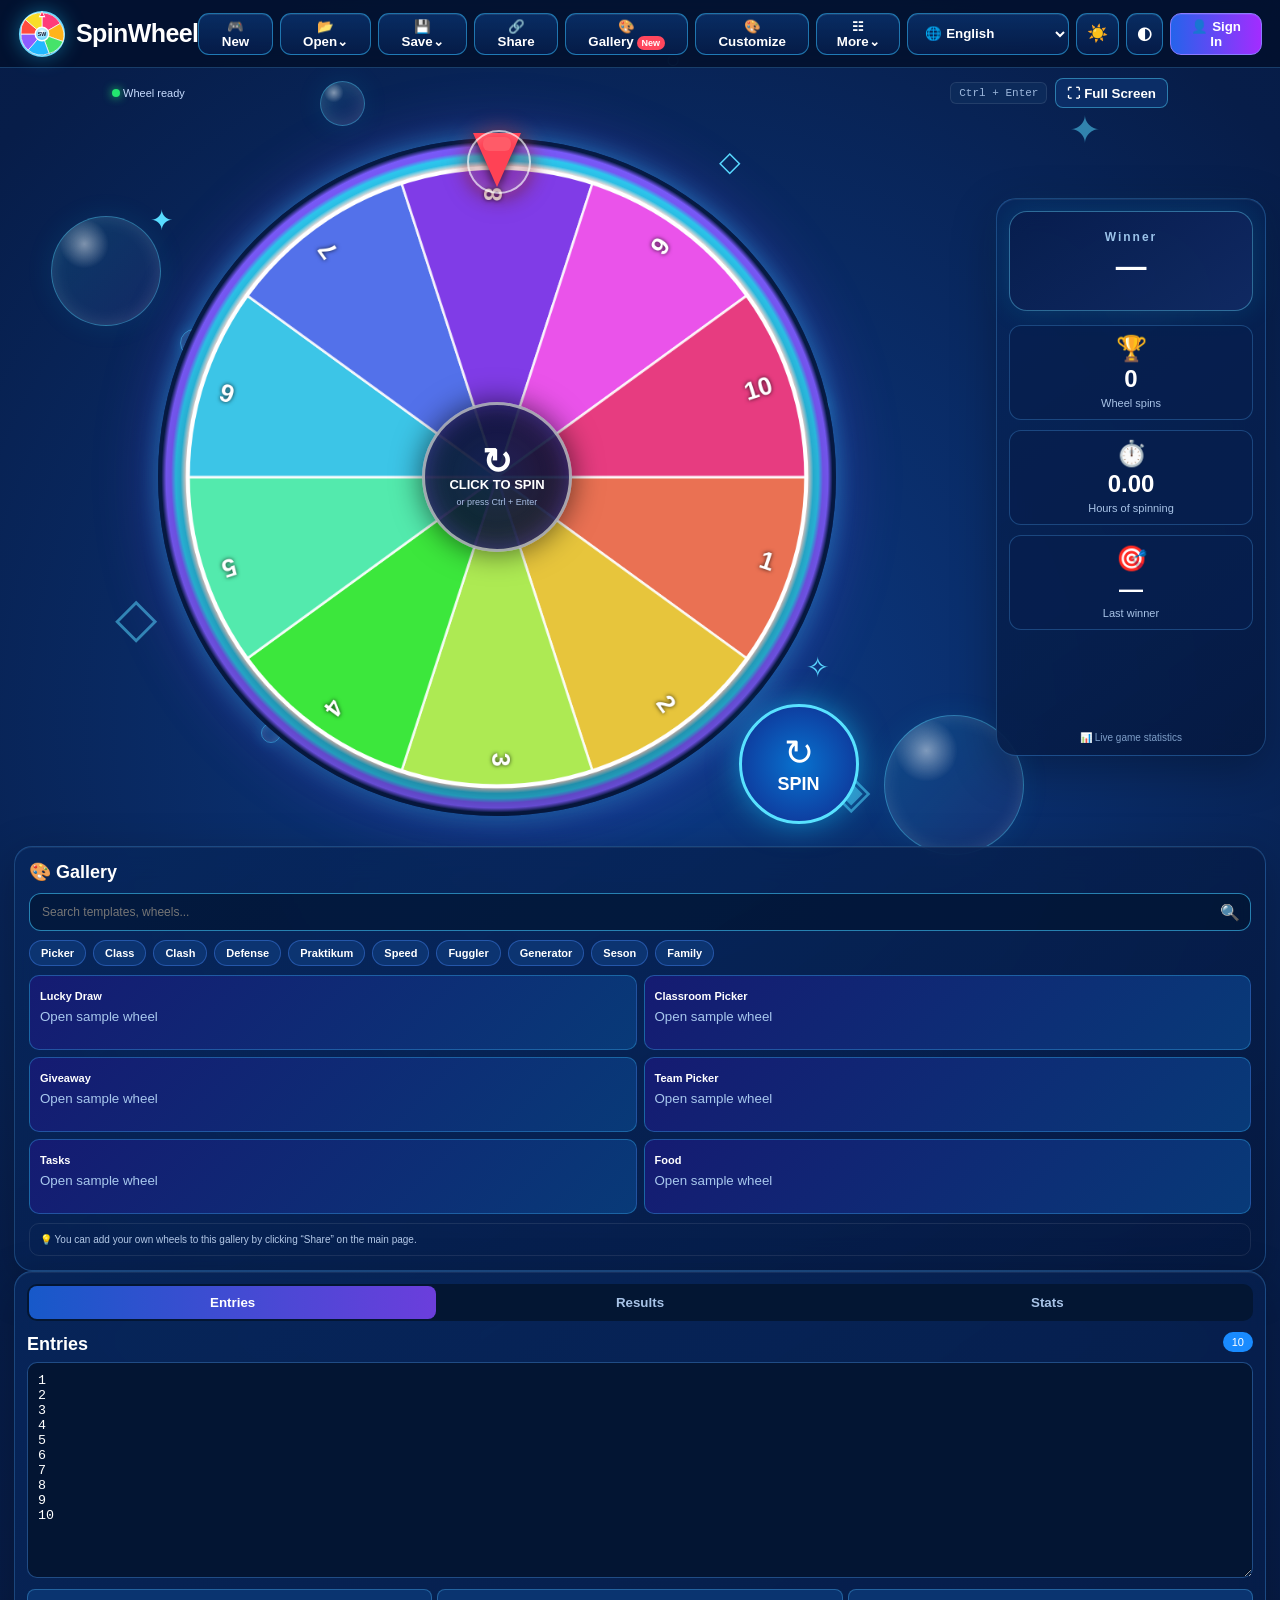
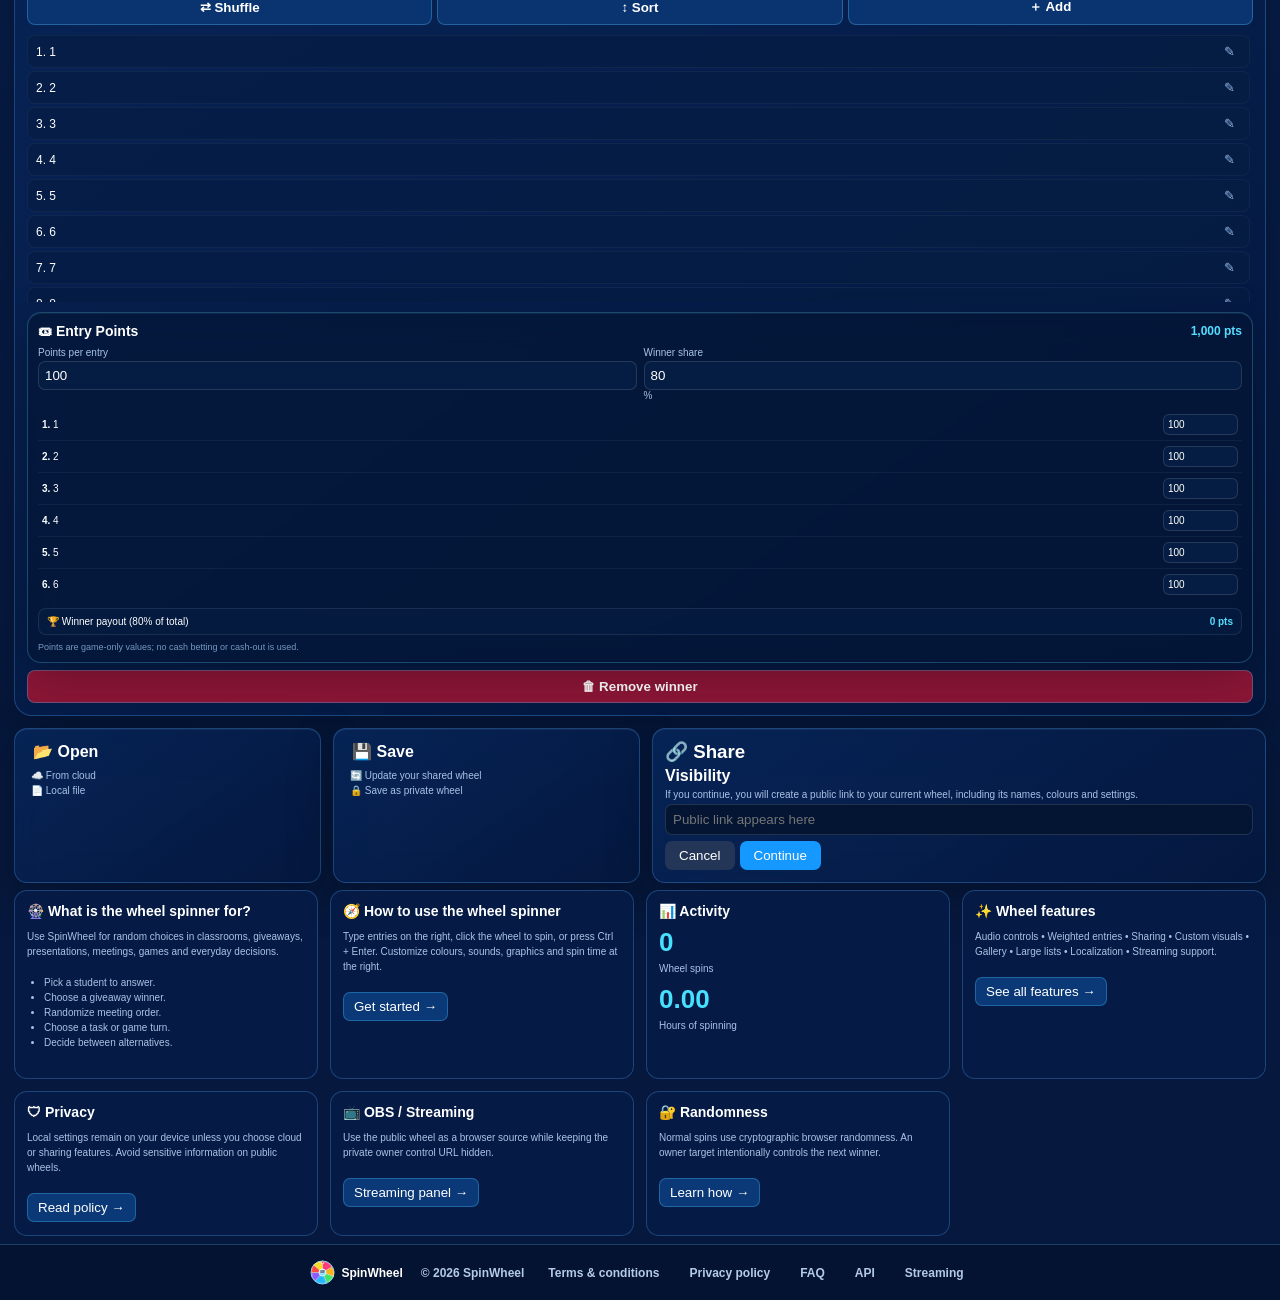
==== static/index.html @ e5224e1c "Add files via upload" ====
<!doctype html>
<html lang="en">
<head>
<meta charset="utf-8"><meta name="viewport" content="width=device-width,initial-scale=1">
<title>SpinWheel</title>
<meta name="theme-color" content="#071b4b">
<link rel="icon" type="image/svg+xml" href="/static/spinwheel-logo.svg">
<link rel="apple-touch-icon" href="/static/spinwheel-logo.svg">
<link rel="manifest" href="/static/site.webmanifest">
<link rel="stylesheet" href="/static/style.css">
</head>
<body>
<div class="bgfx" aria-hidden="true"><span class="bubble b1"></span><span class="bubble b2"></span><span class="bubble b3"></span><span class="bubble b4"></span><span class="bubble b5"></span><span class="shape s1">◇</span><span class="shape s2">✦</span><span class="shape s3">✧</span><span class="shape s4">◈</span><span class="shape s5">○</span></div>
<header class="topbar">
 <a class="brand" href="/"><img src="/static/spinwheel-logo.svg" class="brandLogo"><span><b>SpinWheel</b></span></a>
 <nav class="nav">
  <button onclick="newGame()">🎮 <span data-i18n="newGame">New</span></button>
  <div class="menu"><button onclick="toggleMenu('openMenu')">📂 <span data-i18n="open">Open</span>⌄</button><div id="openMenu" class="dropdown"><button onclick="openCloud()">☁️ <span data-i18n="openCloud">From cloud</span></button><button onclick="openLocal()">📄 <span data-i18n="openLocal">Local file</span></button><button onclick="helpChoose()">❔ <span data-i18n="helpChoose">Help me choose</span></button></div></div>
  <div class="menu"><button onclick="toggleMenu('saveMenu')">💾 <span data-i18n="save">Save</span>⌄</button><div id="saveMenu" class="dropdown"><button onclick="saveShared()">🔄 <span data-i18n="updateShared">Update your shared wheel</span></button><button onclick="savePrivate()">🔒 <span data-i18n="savePrivate">Save as private wheel</span></button></div></div>
  <button onclick="shareWheel()">🔗 <span data-i18n="share">Share</span></button>
  <button onclick="openGallery()">🎨 <span data-i18n="gallery">Gallery</span><em>New</em></button>
  <button onclick="toggleCustomize()">🎨 <span data-i18n="customize">Customize</span></button>
  <div class="menu"><button onclick="toggleMenu('moreMenu')">☷ <span data-i18n="more">More</span>⌄</button><div id="moreMenu" class="dropdown right"><button onclick="showInfo('feedback')">💬 Feedback</button><button onclick="showInfo('faq')">❔ FAQ</button><button onclick="showAccount()">👤 My Account</button><button onclick="showPreferences()">⚙ Preferences</button><button onclick="importGoogleSheets()">📊 Import Google Sheets</button></div></div>
  <select id="language" onchange="setLanguage(this.value)"><option value="en">🌐 English</option><option value="am">🇪🇹 አማርኛ</option><option value="om">🇪🇹 Afaan Oromoo</option><option value="ti">🇪🇹 ትግርኛ</option><option value="wal">🇪🇹 Wolaytta</option><option value="so">Soomaali</option><option value="sid">Sidama</option></select>
  <button class="themeIcon" onclick="toggleCustomize()">☀️</button><button class="themeIcon">◐</button><button class="accountBtn" onclick="showAccount()">👤 <span data-i18n="signIn">Sign In</span></button>
 </nav>
</header>
<main class="dashboard">
<section class="centerStage">
  <div class="stageHeader"><span><i class="live"></i> <span data-i18n="wheelReady">Wheel ready</span></span><div class="stageTools"><kbd>Ctrl + Enter</kbd><button class="fullBtn" onclick="openFullscreenGame()">⛶ Full Screen</button></div></div>
  <div class="gameLayout">
  <div class="gameWheelColumn">
  <div class="wheelArea">
   <div class="wheelDecor"><span class="ringBubble rb1"></span><span class="ringBubble rb2"></span><span class="ringBubble rb3"></span><span class="ringStar rs1">✦</span><span class="ringStar rs2">✧</span><span class="ringStar rs3">◇</span></div>
   <div class="pointer"><span></span></div>
   <div class="wheelOuter"><canvas id="wheel" width="820" height="820"></canvas><div class="centerSpin" onclick="spin()"><strong>↻</strong><span data-i18n="clickSpin">CLICK TO SPIN</span><small>or press Ctrl + Enter</small></div></div>
   <button class="floatingSpin" onclick="spin()"><span>↻</span><b>SPIN</b></button>
  </div>
  </div>
  <div class="gameSidePanel glass">
    <div id="winner" class="winnerBanner"><small>Winner</small><strong>—</strong></div>
    <div class="quickStats sideStats">
      <div class="statCard"><strong>🏆</strong><b id="spinCount">0</b><span data-i18n="wheelSpins">Wheel spins</span></div>
      <div class="statCard"><strong>⏱️</strong><b id="hoursCount">0.00</b><span data-i18n="hoursSpinning">Hours of spinning</span></div>
      <div class="statCard"><strong>🎯</strong><b id="lastResult">—</b><span data-i18n="lastWinner">Last winner</span></div>
    </div>
    <div class="sideHint">📊 <span data-i18n="spinStatsHint">Live game statistics</span></div>
  </div>
  </div>
 </section>
 

  <section class="leftGallery glass">
  <div class="panelTitle"><h2>🎨 <span data-i18n="gallery">Gallery</span></h2></div>
  <div class="search"><input id="gallerySearchMain" placeholder="Search templates, wheels..." oninput="renderMainGallery(this.value)"> 🔍</div>
  <div class="chips" id="mainCats"></div><div class="miniGallery" id="mainGallery"></div>
  <div class="galleryNote">💡 <span data-i18n="galleryNote">You can add your own wheels to this gallery by clicking “Share” on the main page.</span></div>
 </section>
  <aside class="rightPanel glass">
  <div class="sideTabs"><button class="active" onclick="showSideTab('list',this)" data-i18n="entries">Entries</button><button onclick="showSideTab('results',this)" data-i18n="results">Results</button><button onclick="showSideTab('stats',this)" data-i18n="stats">Stats</button></div>
  <div class="sideHeading"><h2 data-i18n="entries">Entries</h2><span id="entryCount" class="count">0</span></div>
  <textarea id="entryInput" aria-label="Entries"></textarea>
  <div class="toolbar"><button onclick="shuffleEntries()">⇄ <span data-i18n="shuffle">Shuffle</span></button><button onclick="sortEntries()">↕ <span data-i18n="sort">Sort</span></button><button onclick="addEntry()">＋ <span data-i18n="add">Add</span></button></div>
  <div id="entryList"></div><div id="resultsList" class="hidden"></div><div id="statsPanel" class="hidden"></div>
  <div class="pointsPanel glass">
    <div class="pointsHead"><h3>🎟 Entry Points</h3><span id="poolTotal">0 pts</span></div>
    <div class="pointsControls"><label>Points per entry <input id="pointsDefault" type="number" min="0" step="1" value="100" oninput="applyDefaultPoints()"></label><label>Winner share <input id="winnerShare" type="number" min="0" max="100" step="1" value="20" readonly>%</label></div>
    <div id="pointsList" class="pointsList"></div>
    <div class="payoutSummary"><div class="winnerOnlyPayout"><span>🏆 Winner payout (80% of total)</span><b id="winnerPayout">0 pts</b></div></div><div class="pointsNote">Points are game-only values; no cash betting or cash-out is used.</div>
  </div>
  <button class="remove" onclick="removeWinner()">🗑 <span data-i18n="removeWinner">Remove winner</span></button>
  <div id="customize" class="customize hidden"><h3 data-i18n="appearance">Appearance</h3><label data-i18n="themeColor">Theme colour</label><input id="themeColor" type="color" value="#7c5cff"><label data-i18n="backgroundColor">Background colour</label><input id="bgColor" type="color" value="#06183d"><label data-i18n="backgroundStyle">Background style</label><select id="bgStyle"><option value="solid">Solid</option><option value="gradient">Gradient</option><option value="pattern">Pattern</option><option value="dots">Dots</option></select><label class="check"><input id="graphics" type="checkbox" checked> <span data-i18n="graphics">Animated graphics</span></label><label class="check"><input id="sound" type="checkbox" checked> <span data-i18n="sound">Sound</span></label><label class="check"><input id="confetti" type="checkbox" checked> <span data-i18n="confetti">Confetti</span></label><label data-i18n="spinTime">Spin time</label><div class="range"><input id="duration" type="range" min="1" max="60" value="6"><b><span id="durationLabel">6</span>s</b></div><button class="apply" onclick="applyTheme()" data-i18n="apply">Apply</button></div>
 </aside>

</main>

<section class="openSaveBar"><div class="glass actionCard"><button onclick="openCloud()">📂 <span data-i18n="open">Open</span></button><small>☁️ From cloud</small><small>📄 Local file</small></div><div class="glass actionCard"><button onclick="saveShared()">💾 <span data-i18n="save">Save</span></button><small>🔄 Update your shared wheel</small><small>🔒 Save as private wheel</small></div><div class="glass shareCard"><div><h3>🔗 Share</h3><b>Visibility</b><p>If you continue, you will create a public link to your current wheel, including its names, colours and settings.</p><input id="sharePreview" readonly placeholder="Public link appears here"><div><button onclick="closeModal()" class="secondary">Cancel</button><button onclick="shareWheel()" class="primary">Continue</button></div></div></div></section>
<section class="infoGrid">
 <article><h3>🎡 What is the wheel spinner for?</h3><p>Use SpinWheel for random choices in classrooms, giveaways, presentations, meetings, games and everyday decisions.</p><ul><li>Pick a student to answer.</li><li>Choose a giveaway winner.</li><li>Randomize meeting order.</li><li>Choose a task or game turn.</li><li>Decide between alternatives.</li></ul></article>
 <article><h3>🧭 How to use the wheel spinner</h3><p>Type entries on the right, click the wheel to spin, or press Ctrl + Enter. Customize colours, sounds, graphics and spin time at the right.</p><button class="learn" onclick="showInfo('how')">Get started →</button></article>
 <article><h3>📊 Activity</h3><div class="bigMetric" id="activitySpins">0</div><span>Wheel spins</span><div class="bigMetric" id="activityHours">0.00</div><span>Hours of spinning</span></article>
 <article><h3>✨ Wheel features</h3><p>Audio controls • Weighted entries • Sharing • Custom visuals • Gallery • Large lists • Localization • Streaming support.</p><button class="learn" onclick="showInfo('features')">See all features →</button></article>
 <article><h3>🛡 Privacy</h3><p>Local settings remain on your device unless you choose cloud or sharing features. Avoid sensitive information on public wheels.</p><button class="learn" onclick="showInfo('privacy')">Read policy →</button></article>
 <article><h3>📺 OBS / Streaming</h3><p>Use the public wheel as a browser source while keeping the private owner control URL hidden.</p><button class="learn" onclick="showInfo('streaming')">Streaming panel →</button></article>
 <article><h3>🔐 Randomness</h3><p>Normal spins use cryptographic browser randomness. An owner target intentionally controls the next winner.</p><button class="learn" onclick="showInfo('random')">Learn how →</button></article>
</section>
<footer class="siteFooter"><div class="footerBrand"><img src="/static/spinwheel-logo.svg"><b>SpinWheel</b></div><span>© 2026 SpinWheel</span><button onclick="showInfo('terms')">Terms & conditions</button><button onclick="showInfo('privacy')">Privacy policy</button><button onclick="showInfo('faq')">FAQ</button><button onclick="showInfo('api')">API</button><button onclick="showInfo('streaming')">Streaming</button></footer>
<div id="fullscreenGame" class="fullscreenGame hidden">
  <div class="fullscreenTop"><div class="fsBrand"><img src="/static/spinwheel-logo.svg"><b>SpinWheel</b></div><button onclick="closeFullscreenGame()">✕ Exit Full Screen</button></div>
  <div class="fullscreenStage">
    <div class="fsDecor" aria-hidden="true"><span>✦</span><span>◇</span><span>○</span><span>✧</span></div>
    <aside class="fsEntriesPanel">
      <div class="fsEntriesTitle">🎟 Entries playing <span id="fsEntryCount"></span></div>
      <div id="fsEntries"></div>
    </aside>
    <div class="fsWheelWrap"><div class="fsPointer"></div><div class="fsWheelOuter"><canvas id="fullscreenWheel" width="1200" height="1200"></canvas><div class="fsCenterSpin" onclick="spin()"><strong>↻</strong><span>CLICK TO SPIN</span><small>Ctrl + Enter</small></div></div></div>
    <aside class="fsSidePanel">
      <div id="fullscreenWinner" class="fullscreenWinner">Ready to spin</div>
      <div class="fsStatsTitle">LIVE GAME</div>
      <div class="fsStatCard"><strong id="fsSpinCount">0</strong><span>Wheel spins</span></div>
      <div class="fsStatCard"><strong id="fsHoursCount">0.00</strong><span>Hours of spinning</span></div>
      <div class="fsStatCard"><strong id="fsLastResult">—</strong><span>Last winner</span></div>
      <div class="fsPointsBox"><div class="pointsHead"><h3>🎟 Entry Points / Bets</h3><span id="fsPoolTotal">0 pts</span></div><div class="fsAllBet"><label>Bet for all entries <input id="fsAllBetAmount" type="number" min="0" step="1" value="100" onclick="event.stopPropagation()" onkeydown="event.stopPropagation()"></label><button onclick="applyAllEntryBet()">APPLY ALL</button></div><div class="fsPointsMeta">Each entry has its own points. You can change any entry below after applying the same bet to all. 🏆 Winner payout (80%): <b id="fsWinnerPayout">0 pts</b></div><div id="fsPointsList" class="fsPointsList"></div></div>
    </aside>
    <button class="fsSpin" onclick="spin()">↻ <b>SPIN</b></button>
  </div>
</div>
<div id="modal" class="modal hidden"><div class="modalCard"><button class="x" onclick="closeModal()">×</button><h2 id="modalTitle"></h2><div id="modalBody"></div><div id="modalActions" class="modalActions"></div></div></div>
<script src="https://cdn.socket.io/4.8.1/socket.io.min.js"></script><script src="/static/app.js"></script>
</body></html>
---- static/style.css ----
*{box-sizing:border-box} :root{--theme:#7c5cff;--bg:#06183d;--panel:rgba(5,27,72,.82);--panel2:rgba(8,36,88,.72);--line:rgba(82,177,255,.28);--text:#fff;--muted:#a9c2e8}html{background:var(--bg)}body{margin:0;min-height:100vh;font-family:Inter,Segoe UI,Arial,sans-serif;color:var(--text);background:radial-gradient(circle at 50% 25%,#0c3b86 0,#071d49 38%,var(--bg) 78%);overflow-x:hidden}.bgfx{position:fixed;inset:0;pointer-events:none;overflow:hidden;z-index:0}.bubble{position:absolute;border:1px solid #5bdcff66;border-radius:50%;background:radial-gradient(circle at 30% 25%,#fff7,transparent 22%),linear-gradient(135deg,#23d8ff22,#a66cff12);box-shadow:inset 0 0 18px #fff2,0 0 28px #20c9ff18;animation:float 13s ease-in-out infinite}.b1{width:110px;height:110px;left:4%;top:24%}.b2{width:45px;height:45px;left:25%;top:9%;animation-delay:-4s}.b3{width:80px;height:80px;right:7%;top:28%;animation-delay:-8s}.b4{width:140px;height:140px;right:20%;bottom:5%;animation-delay:-2s}.b5{width:55px;height:55px;left:34%;bottom:12%;animation-delay:-7s}.shape{position:absolute;color:#57d9ff88;font-size:55px;animation:drift 10s ease-in-out infinite}.s1{left:9%;top:65%}.s2{right:14%;top:12%;font-size:38px;animation-delay:-3s}.s3{left:37%;top:18%;font-size:32px;animation-delay:-6s}.s4{right:32%;bottom:9%;font-size:50px;animation-delay:-1s}.s5{left:52%;top:5%;font-size:25px;animation-delay:-5s}@keyframes float{50%{transform:translate(25px,-35px) scale(1.08)}100%{transform:translate(-10px,15px)}}@keyframes drift{50%{transform:translate(25px,-25px) rotate(180deg)}100%{transform:translate(-15px,20px) rotate(360deg)}}
.topbar{height:68px;display:flex;align-items:center;justify-content:space-between;padding:7px 18px;border-bottom:1px solid var(--line);background:rgba(3,16,45,.88);backdrop-filter:blur(18px);position:sticky;top:0;z-index:30}.brand{display:flex;align-items:center;gap:10px;color:white;text-decoration:none;min-width:180px}.brandLogo{width:48px;height:48px;filter:drop-shadow(0 0 10px #21cfff66)}.brand b{display:block;font-size:25px;letter-spacing:-.6px}.brand small{color:#70dfff;font-size:10px}.nav{display:flex;gap:7px;align-items:center}.nav button,.nav select{height:42px;border:1px solid #35bfff88;border-radius:11px;background:linear-gradient(180deg,#0c3a7caa,#061e4dcc);color:#fff;padding:0 13px;font-weight:800;cursor:pointer;box-shadow:inset 0 1px #ffffff16}.nav button:hover{border-color:#7ae7ff;transform:translateY(-1px)}.nav em{font-style:normal;font-size:9px;background:#ff475d;border-radius:8px;padding:2px 5px;margin-left:3px}.nav select{outline:0}.themeIcon{padding:0 10px!important;font-size:17px}.accountBtn{background:linear-gradient(90deg,#2563eb,#a32cff)!important;border-color:#8a7bff!important}.menu{position:relative}.dropdown{display:none;position:absolute;top:47px;left:0;width:235px;padding:7px;background:#071d49f5;border:1px solid #39c7ff66;border-radius:12px;box-shadow:0 20px 50px #0008;z-index:50}.dropdown.open{display:block}.dropdown.right{right:0;left:auto}.dropdown button{width:100%;height:auto;min-height:40px;text-align:left;border:0;border-radius:8px;background:transparent}.dropdown button:hover{background:#ffffff12}
.dashboard{position:relative;z-index:2;display:grid;grid-template-columns:300px minmax(500px,1fr) 330px;gap:12px;padding:14px 16px 5px;max-width:1540px;margin:auto}.glass{background:linear-gradient(145deg,#07275dcc,#05183fdd);border:1px solid var(--line);box-shadow:0 14px 45px #0004,inset 0 1px #ffffff10;backdrop-filter:blur(16px);border-radius:18px}.leftGallery{padding:13px;align-self:start}.panelTitle h2{margin:0 0 10px;font-size:18px}.search{height:38px;border:1px solid #42c9ff99;border-radius:12px;background:#021431aa;display:flex;align-items:center;padding:0 10px;color:#83dcff}.search input{flex:1;background:none;border:0;outline:0;color:#fff;font-size:12px}.chips{display:flex;flex-wrap:wrap;gap:7px;margin:9px 0}.chips button{background:#0c3471;border:1px solid #4b8dff66;color:#fff;border-radius:999px;padding:6px 11px;font-size:11px;font-weight:800;cursor:pointer}.miniGallery{display:grid;grid-template-columns:1fr 1fr;gap:7px}.miniCard{min-height:75px;border:1px solid #40bfff55;border-radius:10px;padding:10px;background:linear-gradient(135deg,#151b72,#083a78);cursor:pointer}.miniCard b{font-size:11px}.miniCard small{display:block;color:#a8c8ee;margin-top:5px}.galleryNote{font-size:10px;color:#b5cae9;margin-top:9px;border:1px solid #ffffff16;border-radius:10px;padding:10px}
.centerStage{min-width:0;display:flex;flex-direction:column;align-items:center}.stageHeader{width:100%;height:30px;display:flex;justify-content:space-between;align-items:center;padding:0 12px;color:#c8ddff;font-size:11px}.live{display:inline-block;width:8px;height:8px;border-radius:50%;background:#23e66f;box-shadow:0 0 10px #23e66f}.stageHeader kbd{background:#0c2a5a;border:1px solid #ffffff18;padding:4px 8px;border-radius:6px;color:#9cb7dc}.wheelArea{position:relative;width:min(690px,100%);aspect-ratio:1;display:grid;place-items:center}.wheelOuter{width:92%;height:92%;position:relative;border-radius:50%;padding:8px;background:radial-gradient(circle,#fff 0 65%,#30d5ff 66% 67%,#7c5cff 68% 69%,#071b45 70%);box-shadow:0 0 25px #26caff77,0 0 65px #774dff55}.wheelOuter canvas{width:100%;height:100%;display:block;border-radius:50%;cursor:pointer;filter:drop-shadow(0 12px 20px #0008)}.pointer{position:absolute;z-index:10;top:1.7%;left:50%;transform:translateX(-50%);width:0;height:0;border-left:24px solid transparent;border-right:24px solid transparent;border-top:54px solid #ff4256;filter:drop-shadow(0 4px 5px #000b)}.pointer:after{content:"";position:absolute;left:-14px;top:-50px;width:28px;height:14px;background:#ff5b68;border-radius:6px}.centerSpin{position:absolute;left:50%;top:50%;transform:translate(-50%,-50%);width:150px;height:150px;border-radius:50%;display:flex;flex-direction:column;justify-content:center;align-items:center;text-align:center;background:radial-gradient(circle,#101c48ee,#050a1ddd);border:3px solid #fff9;box-shadow:0 0 30px #0009,inset 0 0 25px #7c5cff66;cursor:pointer}.centerSpin strong{font-size:36px;color:#fff;line-height:30px}.centerSpin span{font-size:13px;font-weight:900}.centerSpin small{font-size:9px;color:#a7bde2;margin-top:5px}.floatingSpin{position:absolute;right:1%;bottom:3%;width:120px;height:120px;border-radius:50%;border:3px solid #58e2ff;background:radial-gradient(circle,#0872cf,#102a8e);color:white;box-shadow:0 0 30px #16cfff88;display:flex;flex-direction:column;align-items:center;justify-content:center;cursor:pointer;z-index:8}.floatingSpin span{font-size:36px}.floatingSpin b{font-size:18px}.wheelDecor{position:absolute;inset:0;pointer-events:none}.ringBubble{position:absolute;border-radius:50%;border:1px solid #4de0ff88;box-shadow:inset 0 0 10px #fff3,0 0 15px #2dd4ff33;animation:float 6s ease-in-out infinite}.rb1{width:28px;height:28px;left:7%;top:30%}.rb2{width:42px;height:42px;right:5%;top:38%;animation-delay:-2s}.rb3{width:20px;height:20px;left:18%;bottom:14%;animation-delay:-4s}.ringStar{position:absolute;color:#58dcff;font-size:28px;animation:drift 7s infinite}.rs1{left:3%;top:13%}.rs2{right:5%;bottom:22%;animation-delay:-2s}.rs3{right:17%;top:5%;animation-delay:-4s}.winnerBanner{min-height:45px;margin-top:-2px;border:1px solid #b46cff77;background:linear-gradient(90deg,#18206ccc,#4e146aaa);border-radius:18px;padding:6px 32px;min-width:240px;text-align:center;font-weight:900;font-size:18px;box-shadow:0 0 20px #8b5cff33}.quickStats{width:100%;display:grid;grid-template-columns:repeat(3,1fr);gap:8px;margin-top:8px}.quickStats div{background:#071f4ec9;border:1px solid var(--line);border-radius:12px;padding:7px;text-align:center}.quickStats strong{display:block;font-size:20px;color:#48e0ff}.quickStats span{display:block;color:#9db8df;font-size:10px}
.rightPanel{padding:12px;min-height:100%;align-self:start}.sideTabs{display:grid;grid-template-columns:repeat(3,1fr);background:#031633;border-radius:10px;padding:2px}.sideTabs button{border:0;background:transparent;color:#a8c3e7;padding:9px 4px;border-radius:8px;font-weight:800;cursor:pointer}.sideTabs button.active{background:linear-gradient(90deg,#1759c9,#6b3edc);color:#fff}.sideHeading{display:flex;align-items:center;justify-content:space-between}.sideHeading h2{font-size:18px;margin:13px 0 7px}.count{background:#198bff;color:#fff;border-radius:20px;padding:4px 9px;font-size:11px}.rightPanel textarea{width:100%;height:155px;background:#031533;color:#fff;border:1px solid #4c9dff66;border-radius:10px;padding:10px;resize:vertical}.toolbar{display:grid;grid-template-columns:1fr 1fr 1fr;gap:5px;margin:7px 0}.toolbar button,.remove,.apply{border:1px solid #55bfff55;background:#0a3470;color:#fff;border-radius:8px;padding:8px;font-weight:800;cursor:pointer}.entry{display:flex;align-items:center;gap:5px;padding:7px 8px;margin:3px 0;background:#061d43aa;border:1px solid #ffffff0b;border-radius:8px;font-size:12px}.entry span{flex:1}.entry button{background:none;border:0;color:#91b6e6;cursor:pointer}.entry.selected{outline:1px solid var(--theme)}.result{display:flex;justify-content:space-between;padding:9px;border-bottom:1px solid #ffffff10;font-size:11px}.statsPanel{display:grid;gap:8px}.statBox{padding:12px;background:#071f4e;border:1px solid var(--line);border-radius:10px}.statBox b{display:block;font-size:25px;color:#4ce2ff}.remove{width:100%;margin-top:7px;background:#8d1637}.customize{margin-top:12px;border-top:1px solid #ffffff16;padding-top:10px}.customize label{display:block;font-size:11px;margin:8px 0 4px;color:#b8cff0}.customize input[type=color],.customize select{width:100%;height:35px;background:#031533;border:1px solid #ffffff22;border-radius:7px;color:#fff}.check{display:flex!important;gap:7px;align-items:center}.range{display:flex;gap:7px;align-items:center}.range input{flex:1}.apply{width:100%;background:linear-gradient(90deg,#2563eb,#8b3dff);margin-top:8px}.hidden{display:none!important}
.openSaveBar{position:relative;z-index:2;max-width:1120px;margin:5px auto;padding:0 16px;display:grid;grid-template-columns:190px 190px 1fr;gap:8px}.actionCard,.shareCard{min-height:100px;padding:12px;border-radius:13px}.actionCard button{display:block;width:100%;background:none;border:0;color:#fff;text-align:left;font-weight:900;font-size:16px;margin-bottom:8px}.actionCard small{display:block;color:#a9c3e7;font-size:10px;margin:4px}.shareCard h3{margin:0 0 4px}.shareCard p{font-size:10px;color:#a9c3e7;margin:4px 0}.shareCard input{width:100%;background:#031533;border:1px solid #ffffff20;color:#9dc3ee;padding:7px;border-radius:7px}.shareCard button{padding:7px 14px;border-radius:7px;border:0;margin:6px 5px 0 0}.primary{background:#1598ff;color:#fff}.secondary{background:#243657;color:#fff}
.infoGrid{position:relative;z-index:2;max-width:1120px;margin:4px auto 0;padding:0 16px 4px;display:grid;grid-template-columns:repeat(4,1fr);gap:8px}.infoGrid article{background:#061d48d9;border:1px solid var(--line);border-radius:13px;padding:12px;min-height:145px}.infoGrid h3{font-size:14px;margin:0 0 7px}.infoGrid p,.infoGrid li{font-size:10px;line-height:1.5;color:#abc3e5}.infoGrid ul{padding-left:17px}.bigMetric{font-size:26px;font-weight:900;color:#48e0ff;margin-top:8px}.infoGrid span{font-size:10px;color:#a9c2e8}.learn{margin-top:8px;background:#0b3977;border:1px solid #48bfff55;color:#fff;padding:6px 10px;border-radius:7px}.siteFooter{position:relative;z-index:2;min-height:48px;border-top:1px solid var(--line);display:flex;align-items:center;justify-content:center;gap:18px;flex-wrap:wrap;padding:7px 18px;color:#b5cae8;font-size:11px;background:#031331}.siteFooter button{background:none;border:0;color:#b5cae8;cursor:pointer}.footerBrand{display:flex;align-items:center;gap:6px;color:#fff}.footerBrand img{width:25px;height:25px}.modal{position:fixed;inset:0;background:#000b;z-index:100;display:grid;place-items:center;padding:20px}.modalCard{width:min(600px,95vw);max-height:85vh;overflow:auto;background:#071c46;border:1px solid #42cfff77;border-radius:18px;padding:22px;box-shadow:0 30px 100px #000c;position:relative}.modalCard h2{margin-top:0}.modalCard p,.modalCard li{color:#abc3e8;line-height:1.6;font-size:13px}.x{position:absolute;right:12px;top:9px;background:none;border:0;color:#fff;font-size:26px}.modalActions{display:flex;justify-content:flex-end;gap:8px;margin-top:15px}.modalActions button{padding:9px 16px;border:0;border-radius:8px}.confetti{position:fixed;top:-15px;width:9px;height:17px;background:hsl(var(--h),85%,60%);z-index:120;animation:fall 1.8s linear forwards}@keyframes fall{to{transform:translateY(110vh) rotate(720deg)}}
@media(max-width:1200px){.dashboard{grid-template-columns:230px minmax(430px,1fr) 300px}.nav button{padding:0 8px;font-size:11px}.brand{min-width:145px}.infoGrid{grid-template-columns:repeat(2,1fr)}}@media(max-width:900px){.topbar{height:auto;align-items:flex-start;gap:8px;flex-wrap:wrap}.nav{flex-wrap:wrap}.dashboard{grid-template-columns:1fr}.leftGallery{order:2}.centerStage{order:1}.rightPanel{order:3}.wheelArea{width:min(92vw,650px)}.openSaveBar{grid-template-columns:1fr}.infoGrid{grid-template-columns:1fr}.siteFooter{gap:10px}.floatingSpin{width:95px;height:95px}.centerSpin{width:125px;height:125px}}@media(max-width:560px){.brandLogo{width:40px;height:40px}.brand b{font-size:20px}.nav select{max-width:120px}.wheelOuter{width:94%;height:94%}.pointer{border-left-width:18px;border-right-width:18px;border-top-width:43px}.centerSpin{width:105px;height:105px}.centerSpin strong{font-size:28px}.centerSpin span{font-size:10px}.floatingSpin{width:76px;height:76px;right:0}.floatingSpin span{font-size:24px}.floatingSpin b{font-size:12px}.quickStats{grid-template-columns:1fr}.infoGrid article{min-height:auto}}
.galleryInput{width:100%;padding:10px;margin:5px 0;background:#031533;border:1px solid #42bfff55;border-radius:8px;color:#fff}.modal a{color:#5bdcff}.shareNotice{background:#031b42;border:1px solid #ffffff12;border-radius:10px;padding:12px}.spinButton[disabled]{opacity:.5;pointer-events:none}
/* V6 presentation layout: game first, controls below */
.dashboard{display:block;max-width:1180px;padding:10px 16px 0}
.centerStage{width:100%}
.stageHeader{max-width:1120px;margin:0 auto}
.stageTools{display:flex;align-items:center;gap:8px}
.fullBtn{height:30px;padding:0 11px;border-radius:8px;border:1px solid #52d9ff77;background:#0b2d66;color:#fff;font-weight:800;cursor:pointer}
.fullBtn:hover{background:#15458f}
.wheelArea{width:min(760px,96vw);margin:0 auto}
.pointer{top:3.4%;z-index:20}
.pointer:before{content:"";position:absolute;left:-30px;top:-57px;width:60px;height:60px;border:2px solid #ffffffaa;border-radius:50%;background:#ff425622;box-shadow:0 0 22px #ff425577,inset 0 0 12px #ffffff33;z-index:-1}
.belowPanels{position:relative;z-index:2;max-width:1120px;margin:8px auto 0;padding:0 16px 8px;display:grid;grid-template-columns:1fr 1fr;gap:10px;align-items:start}
.belowPanels .leftGallery,.belowPanels .rightPanel{width:100%;min-height:0;align-self:stretch}
.belowPanels .rightPanel{display:block}
.leftGallery .miniGallery{max-height:250px;overflow:auto}
.openSaveBar{margin-top:7px}
.infoGrid{margin-top:7px}
.siteFooter{margin-top:2px;font-size:12px;font-weight:700;min-height:56px}
.siteFooter button{font-size:12px;font-weight:700}
/* Full-screen game */
.fullscreenGame{position:fixed;inset:0;z-index:200;background:radial-gradient(circle at 50% 45%,#153b91 0,#071c4d 45%,#020a1e 100%);color:#fff;overflow:hidden}
.fullscreenGame:not(.hidden){display:flex;flex-direction:column}
.fullscreenTop{height:66px;display:flex;align-items:center;justify-content:space-between;padding:8px 20px;border-bottom:1px solid #58d9ff44;background:#020b20aa;backdrop-filter:blur(18px)}
.fsBrand{display:flex;align-items:center;gap:10px;font-size:24px}.fsBrand img{width:45px;height:45px;filter:drop-shadow(0 0 12px #29d8ff88)}
.fullscreenTop button{border:1px solid #52d9ff77;background:#0b2d66;color:#fff;border-radius:10px;padding:9px 14px;font-weight:800;cursor:pointer}
.fullscreenStage{position:relative;flex:1;display:grid;place-items:center;overflow:hidden}
.fsWheelWrap{position:relative;width:min(72vh,72vw,760px);aspect-ratio:1;display:grid;place-items:center}
.fsWheelOuter{width:94%;height:94%;padding:9px;border-radius:50%;background:radial-gradient(circle,#fff 0 65%,#30d5ff 66% 67%,#7c5cff 68% 69%,#071b45 70%);box-shadow:0 0 35px #26caff99,0 0 90px #774dff66;position:relative}
.fsWheelOuter canvas{width:100%;height:100%;border-radius:50%;display:block;cursor:pointer}
.fsPointer{position:absolute;z-index:12;top:calc(50% - min(36vh,36vw,380px) + 25px);left:50%;transform:translateX(-50%);width:0;height:0;border-left:27px solid transparent;border-right:27px solid transparent;border-top:60px solid #ff4256;filter:drop-shadow(0 5px 7px #000)}
.fsPointer:after{content:"";position:absolute;left:-34px;top:-64px;width:68px;height:68px;border:2px solid #ffffffaa;border-radius:50%;background:#ff425622;box-shadow:0 0 25px #ff425577}
.fsCenterSpin{position:absolute;inset:50% auto auto 50%;transform:translate(-50%,-50%);width:145px;height:145px;border-radius:50%;display:flex;flex-direction:column;align-items:center;justify-content:center;text-align:center;background:#050d25dd;border:3px solid #ffffffbb;box-shadow:0 0 35px #000b,inset 0 0 28px #7c5cff88;cursor:pointer}
.fsCenterSpin strong{font-size:34px}.fsCenterSpin span{font-size:13px;font-weight:900}.fsCenterSpin small{font-size:9px;color:#a7bde2;margin-top:5px}
.fullscreenWinner{position:absolute;left:50%;bottom:6%;transform:translateX(-50%);min-width:300px;text-align:center;padding:12px 28px;border-radius:18px;background:#07183de8;border:1px solid #72e7ff88;box-shadow:0 0 30px #16cfff44;font-size:24px;font-weight:900}
.fsSpin{position:absolute;right:5%;bottom:7%;width:120px;height:120px;border-radius:50%;border:3px solid #58e2ff;background:radial-gradient(circle,#0872cf,#102a8e);color:#fff;box-shadow:0 0 35px #16cfff88;display:flex;flex-direction:column;align-items:center;justify-content:center;font-size:30px;cursor:pointer}.fsSpin b{font-size:18px}
.fsDecor{position:absolute;inset:0;pointer-events:none}.fsDecor span{position:absolute;font-size:48px;color:#55ddff88;animation:drift 8s ease-in-out infinite}.fsDecor span:nth-child(1){left:10%;top:18%}.fsDecor span:nth-child(2){right:12%;top:20%;animation-delay:-2s}.fsDecor span:nth-child(3){left:14%;bottom:18%;font-size:90px;animation-delay:-4s}.fsDecor span:nth-child(4){right:20%;bottom:22%;animation-delay:-6s}
@media(max-width:900px){.belowPanels{grid-template-columns:1fr}.dashboard{padding-left:8px;padding-right:8px}.belowPanels{padding-left:8px;padding-right:8px}.fsWheelWrap{width:min(82vw,82vh,620px)}.fsPointer{top:calc(50% - min(41vw,41vh,310px) + 18px)}.fullscreenWinner{bottom:4%;font-size:18px;min-width:240px}.fsSpin{width:90px;height:90px;right:3%;bottom:4%;font-size:24px}.fsSpin b{font-size:14px}}
@media(max-width:560px){.stageTools kbd{display:none}.fullBtn{height:34px}.wheelArea{width:98vw}.belowPanels{gap:8px}.fullscreenTop{height:56px;padding:6px 10px}.fsBrand{font-size:19px}.fsBrand img{width:36px;height:36px}.fsWheelWrap{width:92vw}.fsPointer{top:calc(50% - 46vw + 16px);border-left-width:18px;border-right-width:18px;border-top-width:42px}.fsPointer:after{left:-25px;top:-46px;width:50px;height:50px}.fsCenterSpin{width:105px;height:105px}.fsCenterSpin strong{font-size:27px}.fsCenterSpin span{font-size:10px}.fullscreenWinner{bottom:10px;max-width:72vw;min-width:0;width:72vw;font-size:16px;padding:9px 14px}.fsSpin{width:68px;height:68px;right:10px;bottom:70px;font-size:18px}.fsSpin b{font-size:11px}}

/* V7 side game statistics layout */
.gameLayout{display:grid;grid-template-columns:minmax(0,1fr) 270px;gap:18px;align-items:center;max-width:1080px;margin:0 auto}
.gameSidePanel{padding:16px;border-radius:20px;min-height:330px;display:flex;flex-direction:column;justify-content:center;gap:14px}
.gameSidePanel .winnerBanner{position:static;transform:none;min-width:0;width:100%;margin:0;padding:18px 12px;display:flex;flex-direction:column;gap:5px;text-align:center;background:linear-gradient(145deg,#081c4ddd,#122c64dd);border:1px solid #65ddff66;border-radius:18px;box-shadow:0 0 28px #17d6ff22}
.gameSidePanel .winnerBanner small{font-size:12px;color:#9cc5eb;letter-spacing:2px}.gameSidePanel .winnerBanner strong{font-size:clamp(24px,3vw,40px);overflow-wrap:anywhere}
.sideStats{display:grid!important;grid-template-columns:1fr;gap:9px;margin:0!important}.statCard{padding:13px 10px;border-radius:14px;background:#031633cc;border:1px solid #ffffff18;display:flex;flex-direction:column;align-items:center;gap:4px}.statCard strong{font-size:25px;color:#54ddff}.statCard span{font-size:11px;color:#a9c4e7;text-align:center}.sideHint{text-align:center;color:#7f9fc8;font-size:10px;padding-top:3px}
/* Make wheel proportional to available viewport while retaining visibility */
.wheelArea{width:min(68vw,78vh,760px);min-width:420px}.centerStage{min-width:0}.centerStage .stageHeader{max-width:1080px}.dashboard{max-width:1180px}
/* V7 fullscreen side stats */
.fullscreenStage{display:grid;grid-template-columns:minmax(0,1fr) 260px;gap:18px;align-items:center;padding:10px 4vw}.fsWheelWrap{width:min(68vh,68vw,760px);justify-self:center}.fsSidePanel{display:flex;flex-direction:column;gap:12px;justify-content:center;width:100%;max-width:260px}.fsSidePanel .fullscreenWinner{position:static;transform:none;min-width:0;width:100%;box-sizing:border-box;font-size:22px}.fsStatCard{padding:16px 10px;border-radius:16px;background:#061a3ddd;border:1px solid #62dcff55;text-align:center;box-shadow:0 0 25px #0bd4ff18}.fsStatCard strong{display:block;font-size:29px;color:#54ddff;overflow-wrap:anywhere}.fsStatCard span{font-size:11px;color:#a9c4e7}.fsSpin{right:2.5%;bottom:4%}
@media(max-width:900px){.gameLayout{grid-template-columns:1fr}.gameSidePanel{min-height:0;display:grid;grid-template-columns:1.3fr 1fr 1fr 1fr;align-items:stretch}.gameSidePanel .winnerBanner{grid-row:1;grid-column:1/-1}.sideStats{grid-column:1/-1;grid-template-columns:repeat(3,1fr)!important}.sideHint{grid-column:1/-1}.wheelArea{width:min(92vw,78vh,650px);min-width:0}.fullscreenStage{grid-template-columns:1fr;overflow:auto}.fsWheelWrap{width:min(82vw,70vh,620px)}.fsSidePanel{max-width:620px;width:min(92vw,620px);display:grid;grid-template-columns:1.4fr 1fr 1fr 1fr;gap:8px}.fsSidePanel .fullscreenWinner{grid-column:1/-1}.fsSpin{right:3%;bottom:3%}}
@media(max-width:560px){.gameSidePanel{grid-template-columns:1fr}.sideStats{grid-template-columns:1fr!important}.wheelArea{width:96vw}.fsWheelWrap{width:88vw}.fsSidePanel{grid-template-columns:1fr 1fr}.fsSidePanel .fullscreenWinner{grid-column:1/-1}.fsStatCard:last-child{grid-column:1/-1}.fsSpin{width:68px;height:68px;right:10px;bottom:180px}}

.fsStatsTitle{font-size:10px;letter-spacing:2px;color:#70dfff;font-weight:900;margin:4px 0 2px}.fsEntriesBox{margin-top:10px;background:#031633aa;border:1px solid #42c9ff44;border-radius:14px;padding:10px;max-height:34vh;overflow:auto}.fsEntriesTitle{font-weight:900;font-size:12px;color:#dff8ff;margin-bottom:7px}.fsEntry{display:flex;gap:7px;align-items:center;padding:5px 7px;border-radius:7px;font-size:11px;color:#d6e7ff}.fsEntry:nth-child(odd){background:#ffffff08}.fsEntry.active{background:linear-gradient(90deg,#ff425633,#7c5cff44);outline:1px solid #ff7280aa;color:#fff;font-weight:900}.fsEntry .num{width:22px;color:#69dcff;font-weight:900}.spin-rumble{animation:rumble .08s infinite alternate}@keyframes rumble{from{transform:translateX(-1px)}to{transform:translateX(1px)}}

/* V11: use the full viewport for the game; large wheel + dedicated entries column */
.brand small{display:none!important}
.fullscreenStage{display:grid;grid-template-columns:minmax(240px,300px) minmax(0,1fr) minmax(270px,330px);gap:18px;align-items:center;padding:18px 24px}
.fsEntriesPanel{height:min(82vh,860px);min-width:0;background:#031633cc;border:1px solid #42c9ff55;border-radius:20px;padding:14px;box-shadow:0 0 35px #0bd4ff18;display:flex;flex-direction:column;overflow:hidden}
.fsEntriesPanel .fsEntriesTitle{font-size:17px;color:#fff;margin:0 0 10px;display:flex;justify-content:space-between;align-items:center;flex:0 0 auto}
.fsEntriesPanel .fsEntriesTitle span{color:#69dcff}
.fsEntriesPanel #fsEntries{display:grid;grid-template-columns:1fr;gap:4px;overflow:auto;padding-right:4px;min-height:0}
.fsEntry{min-height:32px;padding:7px 9px!important;border-radius:9px!important;font-size:14px!important;background:#ffffff08}
.fsEntry .num{width:30px!important;min-width:30px;text-align:right}
.fsEntry .entryName{overflow:hidden;text-overflow:ellipsis;white-space:nowrap}
.fsEntry.active{background:linear-gradient(90deg,#ff425655,#7c5cff66)!important;outline:2px solid #ff7280cc!important;transform:scale(1.02);box-shadow:0 0 15px #ff425544}
.fsWheelWrap{width:min(86vh,calc(100vw - 650px),980px);max-width:980px;justify-self:center}
.fsWheelOuter{width:96%;height:96%;padding:10px}
.fsWheelOuter canvas{width:100%;height:100%}
.fsSidePanel{height:min(82vh,860px);max-width:none;width:100%;padding:18px;box-sizing:border-box;background:#031633aa;border:1px solid #42c9ff44;border-radius:20px;box-shadow:0 0 35px #0bd4ff18}
.fsSidePanel .fullscreenWinner{font-size:clamp(24px,2.2vw,38px);padding:18px 12px;min-height:105px;display:flex;flex-direction:column;justify-content:center;box-sizing:border-box}
.fsStatCard{padding:20px 12px}
.fsStatCard strong{font-size:clamp(28px,3vw,46px)}
.fsSpin{right:calc(330px + 3vw);bottom:4%;z-index:30}

@media(max-width:1100px){
  .fullscreenStage{grid-template-columns:minmax(190px,240px) minmax(0,1fr) minmax(220px,270px);gap:10px;padding:12px}
  .fsWheelWrap{width:min(82vh,calc(100vw - 530px),820px)}
  .fsEntriesPanel,.fsSidePanel{height:min(78vh,760px)}
  .fsEntry{font-size:12px!important;min-height:28px}
}
@media(max-width:900px){
  .fullscreenStage{grid-template-columns:1fr;grid-template-rows:auto auto auto;overflow:auto;align-content:start;justify-items:center}
  .fsWheelWrap{grid-row:1;width:min(88vw,78vh,760px)}
  .fsEntriesPanel{grid-row:2;width:min(92vw,760px);height:28vh;max-height:300px}
  .fsSidePanel{grid-row:3;width:min(92vw,760px);height:auto;display:grid;grid-template-columns:1.4fr 1fr 1fr 1fr;gap:8px}
  .fsSidePanel .fullscreenWinner{grid-column:1/-1}
  .fsStatsTitle{grid-column:1/-1}
  .fsSpin{right:3%;bottom:3%}
}
@media(max-width:560px){
  .fsWheelWrap{width:94vw}
  .fsEntriesPanel{width:94vw;height:30vh}
  .fsSidePanel{width:94vw;grid-template-columns:1fr 1fr}
  .fsSidePanel .fullscreenWinner,.fsStatsTitle{grid-column:1/-1}
  .fsSpin{width:68px;height:68px;right:10px;bottom:10px}
}

/* V12: move the main Gallery + Entries/Results/Stats panels beside the wheel */
.dashboard{grid-template-columns:300px minmax(560px,1fr) 330px;align-items:stretch;max-width:1540px;min-height:0}
.dashboard > .leftGallery{grid-column:1;grid-row:1;align-self:stretch;height:100%;min-height:0}
.dashboard > .centerStage{grid-column:2;grid-row:1;min-width:0}
.dashboard > .rightPanel{grid-column:3;grid-row:1;align-self:stretch;height:100%;min-height:0}
.dashboard > .rightPanel textarea{height:clamp(180px,24vh,300px)}
.dashboard > .rightPanel #entryList{max-height:calc(100vh - 420px);overflow:auto;padding-right:3px}
.dashboard > .leftGallery .miniGallery{grid-auto-rows:minmax(75px,auto)}

/* V12: make the fullscreen wheel fill its circular frame cleanly */
.fullscreenStage{overflow:hidden}
.fsWheelWrap{aspect-ratio:1/1;position:relative}
.fsWheelOuter{width:100%;height:100%;padding:10px;box-sizing:border-box;display:grid;place-items:center}
.fsWheelOuter canvas{width:100%;height:100%;max-width:none;max-height:none;aspect-ratio:1/1;display:block}
.fsPointer{top:10px}

@media(max-width:1100px){
  .dashboard{grid-template-columns:240px minmax(0,1fr) 270px}
}
@media(max-width:900px){
  .dashboard{grid-template-columns:1fr;gap:10px}
  .dashboard > .leftGallery,.dashboard > .centerStage,.dashboard > .rightPanel{grid-column:1;grid-row:auto}
  .dashboard > .leftGallery,.dashboard > .rightPanel{height:auto}
  .dashboard > .rightPanel textarea{height:155px}
  .dashboard > .rightPanel #entryList{max-height:none}
  .fullscreenStage{overflow:auto}
  .fsPointer{top:8px}
}
@media(max-width:560px){
  .fsWheelOuter{padding:7px}
  .fsPointer{top:6px}
}

/* V14 FINAL LAYOUT: use the full browser width and height on the normal page */
.dashboard{
  width:100%;max-width:none;box-sizing:border-box;
  grid-template-columns:minmax(250px,22vw) minmax(520px,1fr) minmax(300px,24vw);
  gap:14px;padding:10px 14px 6px;
}
.dashboard > .leftGallery,.dashboard > .rightPanel,.dashboard > .centerStage{min-width:0}
.dashboard > .leftGallery,.dashboard > .rightPanel{height:100%;box-sizing:border-box}
.dashboard > .leftGallery{padding:14px}
.dashboard > .leftGallery .miniGallery{grid-template-columns:repeat(2,minmax(0,1fr));}
.dashboard > .rightPanel #entryList{max-height:calc(100vh - 350px)}
.centerStage{width:100%;}
.gameLayout{max-width:none;width:100%;grid-template-columns:minmax(0,1fr) 250px;gap:14px}
.gameWheelColumn{min-width:0}
.wheelArea{width:min(100%,78vh,820px);min-width:0;margin:0 auto}
.gameSidePanel{width:100%;box-sizing:border-box}

/* Use all horizontal space for Open / Save / Share */
.openSaveBar{width:100%;max-width:none;box-sizing:border-box;grid-template-columns:1fr 1fr 2fr;gap:12px;padding:0 14px;margin:6px auto}
.actionCard,.shareCard{min-height:118px;box-sizing:border-box}

/* Use the full width for the information cards and footer */
.infoGrid{width:100%;max-width:none;box-sizing:border-box;grid-template-columns:repeat(4,minmax(0,1fr));padding:0 14px 6px;gap:12px}
.infoGrid article{min-width:0}
.siteFooter{width:100%;box-sizing:border-box}

/* V14 FULLSCREEN: calculate the wheel from the space actually available */
.fullscreenStage{
  flex:1;min-height:0;width:100%;box-sizing:border-box;
  grid-template-columns:minmax(230px,20vw) minmax(0,1fr) minmax(250px,22vw);
  gap:14px;padding:12px 16px 16px;overflow:hidden;
}
.fsEntriesPanel,.fsSidePanel{height:100%;max-height:none;min-height:0;box-sizing:border-box}
.fsWheelWrap{
  width:min(100%,calc(100vh - 115px));
  height:auto;aspect-ratio:1/1;max-width:none;max-height:calc(100% - 4px);
  justify-self:center;align-self:center;
}
.fsWheelOuter{width:100%;height:100%;padding:10px;box-sizing:border-box}
.fsWheelOuter canvas{width:100%;height:100%;display:block}
/* Pointer is anchored to the actual wheel wrapper, not a viewport calculation. */
.fsPointer{top:0;left:50%;transform:translateX(-50%);}

@media(max-width:1200px) and (min-width:901px){
  .dashboard{grid-template-columns:220px minmax(0,1fr) 260px}
  .gameLayout{grid-template-columns:minmax(0,1fr) 220px}
  .openSaveBar{grid-template-columns:1fr 1fr 1.5fr}
  .fullscreenStage{grid-template-columns:190px minmax(0,1fr) 230px}
  .fsWheelWrap{width:min(100%,calc(100vh - 110px))}
}
@media(max-width:900px){
  .dashboard{grid-template-columns:1fr;width:100%;padding:8px}
  .gameLayout{grid-template-columns:1fr}
  .wheelArea{width:min(96vw,78vh,700px)}
  .openSaveBar{grid-template-columns:1fr;width:100%;padding:0 8px}
  .infoGrid{grid-template-columns:repeat(2,minmax(0,1fr));padding:0 8px 6px}
  .fullscreenStage{grid-template-columns:1fr;overflow:auto;align-content:start}
  .fsWheelWrap{grid-row:auto;width:min(92vw,78vh,700px);max-height:none}
  .fsEntriesPanel,.fsSidePanel{width:min(94vw,760px);height:auto;max-height:360px}
}
@media(max-width:560px){
  .infoGrid{grid-template-columns:1fr}
  .openSaveBar{grid-template-columns:1fr}
  .fsWheelWrap{width:94vw}
}

/* V15: stable fullscreen sizing — the wheel is always a true circle and the canvas
   is resized to the exact circle container, so the artwork cannot sit inside a
   larger empty ring. */
.fullscreenStage{grid-template-columns:minmax(220px,22vw) minmax(420px,1fr) minmax(280px,24vw)!important;}
.fsWheelWrap{width:min(calc(100% - 8px),calc(100vh - 92px))!important;height:min(calc(100% - 8px),calc(100vh - 92px))!important;max-width:none!important;max-height:none!important;aspect-ratio:1/1!important;}
.fsWheelOuter{width:100%!important;height:100%!important;padding:0!important;border-radius:50%!important;display:grid!important;place-items:center!important;background:radial-gradient(circle,#fff 0 96%,#30d5ff 96.5% 97.5%,#7c5cff 98% 99%,#071b45 99.3%)!important;}
.fsWheelOuter canvas{width:100%!important;height:100%!important;max-width:none!important;max-height:none!important;aspect-ratio:1/1!important;border-radius:50%!important;}
.fsPointer{top:-2px!important;}
.fsSidePanel{overflow:auto!important;padding:12px!important;}
.pointsPanel{margin-top:10px;padding:10px;border-radius:14px;border:1px solid #58d9ff44;background:#031633aa;}
.pointsHead{display:flex;justify-content:space-between;align-items:center;gap:8px}.pointsHead h3{margin:0;font-size:14px}.pointsHead span{font-weight:900;color:#55ddff;font-size:12px}.pointsControls{display:grid;grid-template-columns:1fr 1fr;gap:7px;margin:8px 0}.pointsControls label{font-size:10px;color:#a9c3e7}.pointsControls input{width:100%;box-sizing:border-box;margin-top:3px;background:#061d43;color:#fff;border:1px solid #ffffff20;border-radius:7px;padding:6px}.pointsList{max-height:190px;overflow:auto}.pointRow{display:flex;align-items:center;gap:6px;justify-content:space-between;padding:5px 4px;border-bottom:1px solid #ffffff0d;font-size:10px}.pointRow span{min-width:0;overflow:hidden;text-overflow:ellipsis;white-space:nowrap}.pointRow input{width:75px;background:#061d43;color:#fff;border:1px solid #ffffff20;border-radius:6px;padding:4px;font-size:10px}.pointsNote{font-size:9px;color:#7898bf;margin-top:7px}.fsPointsBox{width:100%;margin-top:10px;padding:10px;border-radius:14px;background:#031633aa;border:1px solid #58d9ff33;box-sizing:border-box}.fsPointsMeta{font-size:10px;color:#9db9dd;margin:5px 0}.fsPointsList{max-height:30vh;overflow:auto}.fsPointRow{display:flex;align-items:center;justify-content:space-between;gap:8px;padding:6px 4px;border-bottom:1px solid #ffffff0d;font-size:10px}.fsPointName{min-width:0;overflow:hidden;text-overflow:ellipsis;white-space:nowrap}.fsBetInput{display:flex;align-items:center;gap:4px;flex:0 0 auto;color:#9db9dd;font-size:8px;font-weight:900}.fsBetInput input{width:68px;box-sizing:border-box;background:#061d43;color:#fff;border:1px solid #58d9ff55;border-radius:7px;padding:5px 6px;font-size:11px;font-weight:800;outline:none}.fsBetInput input:focus{border-color:#55ddff;box-shadow:0 0 0 2px #55ddff22}.fsPointRow.active{background:#1454a855;border-radius:6px;outline:1px solid #58e2ff77}.fsPointRow.active .fsBetInput input{border-color:#55ddff}
@media(max-width:1200px) and (min-width:901px){.fullscreenStage{grid-template-columns:180px minmax(420px,1fr) 240px!important}.fsWheelWrap{width:min(calc(100% - 4px),calc(100vh - 100px))!important;height:min(calc(100% - 4px),calc(100vh - 100px))!important}}
@media(max-width:900px){.fsWheelWrap{width:min(92vw,76vh,720px)!important;height:min(92vw,76vh,720px)!important}.fullscreenStage{grid-template-columns:1fr!important}.fsSidePanel{overflow:visible!important}}

/* V16: desktop workspace — keep the wheel central and put all editable tables/pools on its right. */
@media(min-width:901px){
  .dashboard{grid-template-columns:minmax(220px,19vw) minmax(560px,1fr) minmax(390px,30vw)!important;align-items:stretch;}
  .centerStage{min-width:0!important;}
  .gameLayout{display:block!important;width:100%!important;}
  .gameWheelColumn{width:100%!important;}
  .gameSidePanel{display:none!important;}
  .wheelArea{width:min(100%,82vh,900px)!important;max-width:none!important;}
  .dashboard>.rightPanel{min-width:0!important;max-height:none!important;overflow:auto!important;}
  .dashboard>.rightPanel #entryList{max-height:34vh!important;overflow:auto!important;}
  .dashboard>.rightPanel .pointsPanel{max-height:38vh!important;overflow:auto!important;}
  .openSaveBar{grid-template-columns:1fr 1fr 2fr!important;}
}
.payoutSummary{display:grid;grid-template-columns:1fr 1fr;gap:7px;margin-top:9px}.payoutSummary>div{display:flex;justify-content:space-between;gap:8px;padding:7px 8px;border:1px solid #ffffff16;border-radius:8px;background:#061d43aa;font-size:10px}.payoutSummary b{color:#55ddff}.fsAllBet{display:flex;gap:6px;align-items:end;margin:7px 0;padding:7px;border:1px solid #58d9ff33;border-radius:9px;background:#061d43aa}.fsAllBet label{flex:1;color:#9db9dd;font-size:9px;font-weight:800}.fsAllBet input{width:100%;box-sizing:border-box;margin-top:4px;background:#031633;color:#fff;border:1px solid #58d9ff55;border-radius:7px;padding:6px;font-size:12px;font-weight:800}.fsAllBet button{border:0;border-radius:7px;padding:7px 9px;background:var(--theme,#7c5cff);color:#fff;font-size:9px;font-weight:900;cursor:pointer}.fsAllBet button:active{transform:scale(.97)}
.fsPointsMeta{line-height:1.6}

/* V17: restore the live winner/stat cards beside the normal wheel. Fullscreen is intentionally untouched. */
@media(min-width:901px){
  .gameLayout{display:grid!important;grid-template-columns:minmax(0,1fr) minmax(230px,270px)!important;gap:16px!important;align-items:center!important;width:100%!important;}
  .gameWheelColumn{min-width:0!important;}
  .gameSidePanel{display:flex!important;width:100%!important;min-height:clamp(420px,62vh,760px)!important;padding:12px!important;box-sizing:border-box!important;align-self:center!important;}
  .gameSidePanel .winnerBanner{min-height:100px!important;}
  .gameSidePanel .winnerBanner strong{font-size:clamp(24px,2.4vw,38px)!important;}
  .sideStats{display:grid!important;grid-template-columns:1fr!important;gap:10px!important;width:100%!important;}
  .sideStats .statCard{min-height:92px!important;justify-content:center!important;padding:10px!important;}
  .sideStats .statCard strong{font-size:25px!important;line-height:1!important;color:#55ddff!important;}
  .sideStats .statCard b{font-size:24px!important;color:#fff!important;overflow-wrap:anywhere!important;}
  .sideStats .statCard span{font-size:11px!important;}
  .sideHint{margin-top:auto!important;}
  .dashboard>.rightPanel{overflow:auto!important;}
  .dashboard>.rightPanel #entryList{max-height:30vh!important;}
  .dashboard>.rightPanel .pointsPanel{max-height:42vh!important;}
  .payoutSummary{grid-template-columns:1fr!important;}
  .payoutSummary .winnerOnlyPayout{display:flex!important;}
}
@media(max-width:900px){
  .gameSidePanel{display:flex!important;}
}

/* V21: keep the fullscreen winner permanently visible while the entry-bet list scrolls. */
@media(min-width:901px){
  .fsSidePanel{display:flex!important;flex-direction:column!important;overflow:hidden!important;min-height:0!important;}
  .fsSidePanel .fullscreenWinner{flex:0 0 auto!important;position:sticky!important;top:0!important;z-index:5!important;margin:0 0 10px!important;background:linear-gradient(145deg,#081c4df5,#122c64f5)!important;}
  .fsSidePanel .fsStatsTitle,.fsSidePanel .fsStatCard{flex:0 0 auto!important;}
  .fsSidePanel .fsPointsBox{flex:1 1 auto!important;min-height:0!important;overflow:hidden!important;display:flex!important;flex-direction:column!important;}
  .fsSidePanel .fsPointsList{flex:1 1 auto!important;min-height:0!important;max-height:none!important;overflow:auto!important;}
}
@media(max-width:900px){
  .fsSidePanel .fullscreenWinner{position:sticky!important;top:0!important;z-index:5!important;background:linear-gradient(145deg,#081c4df5,#122c64f5)!important;}
}
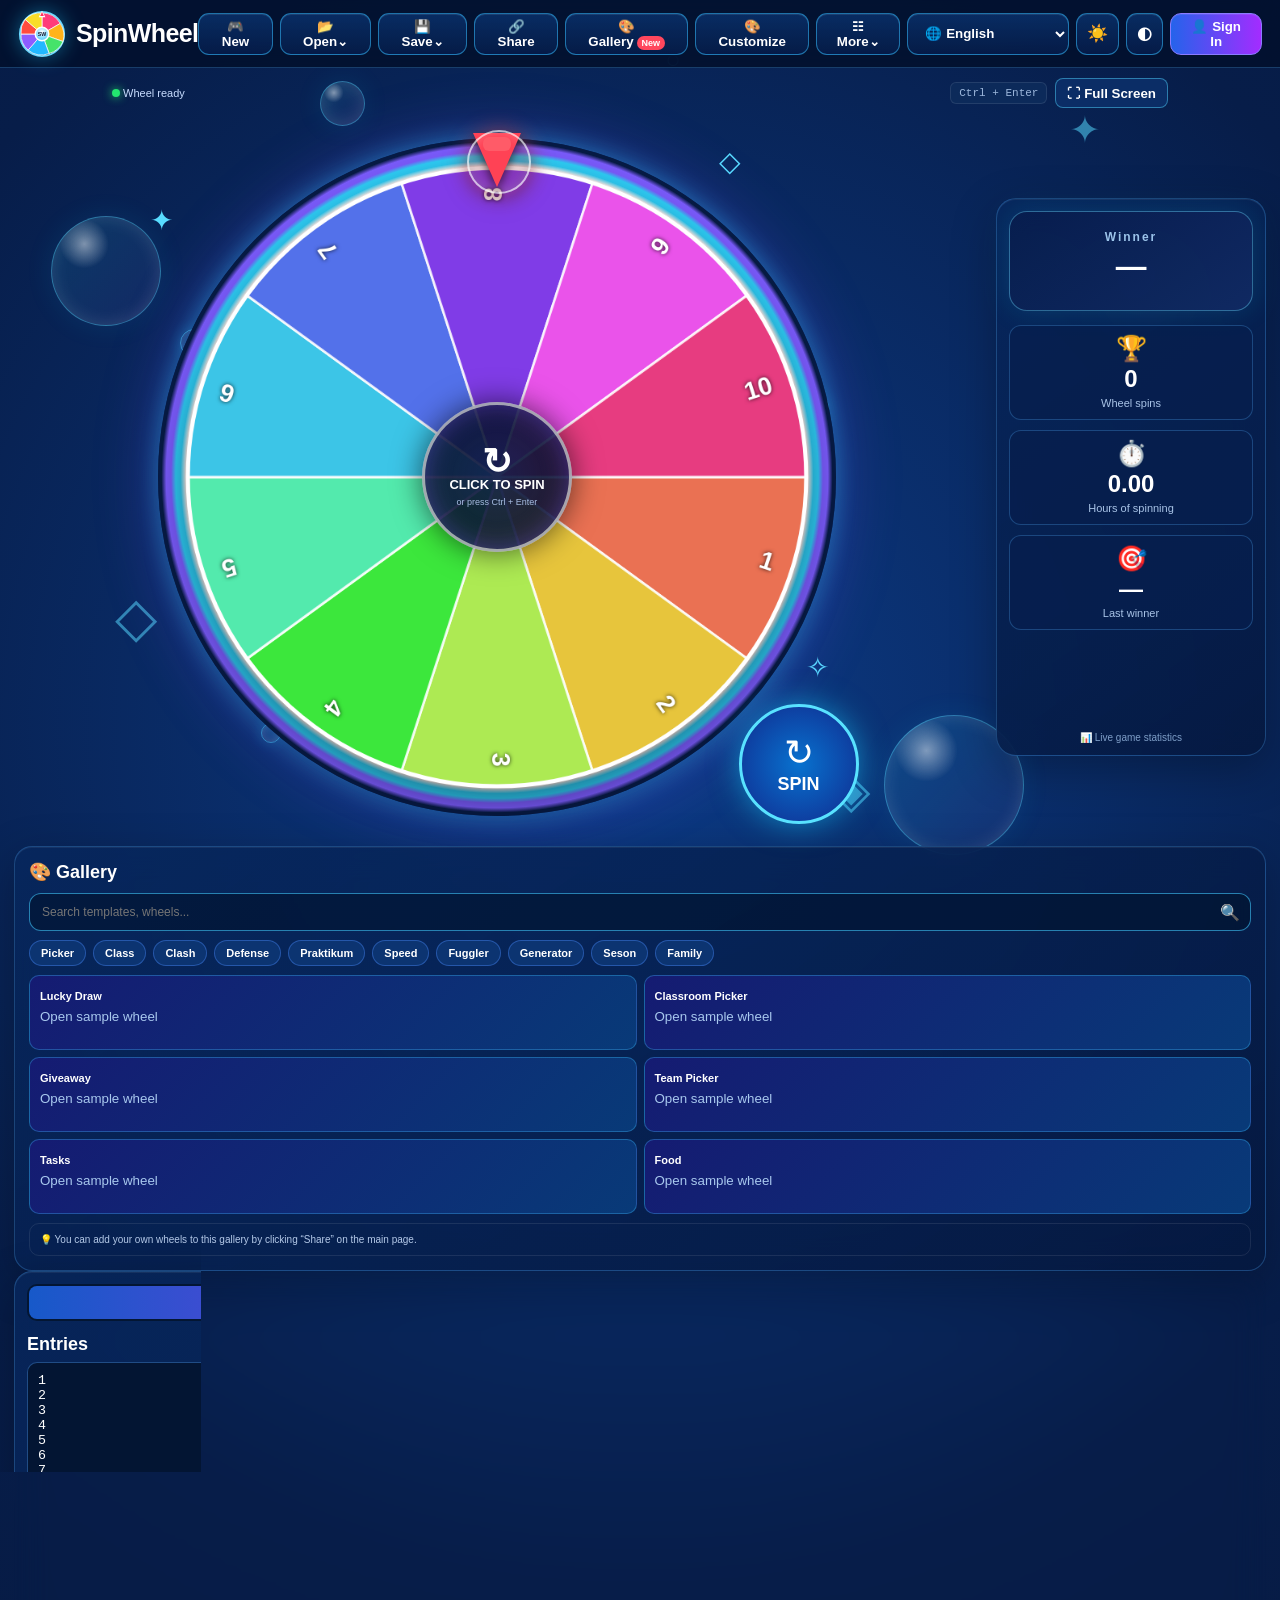
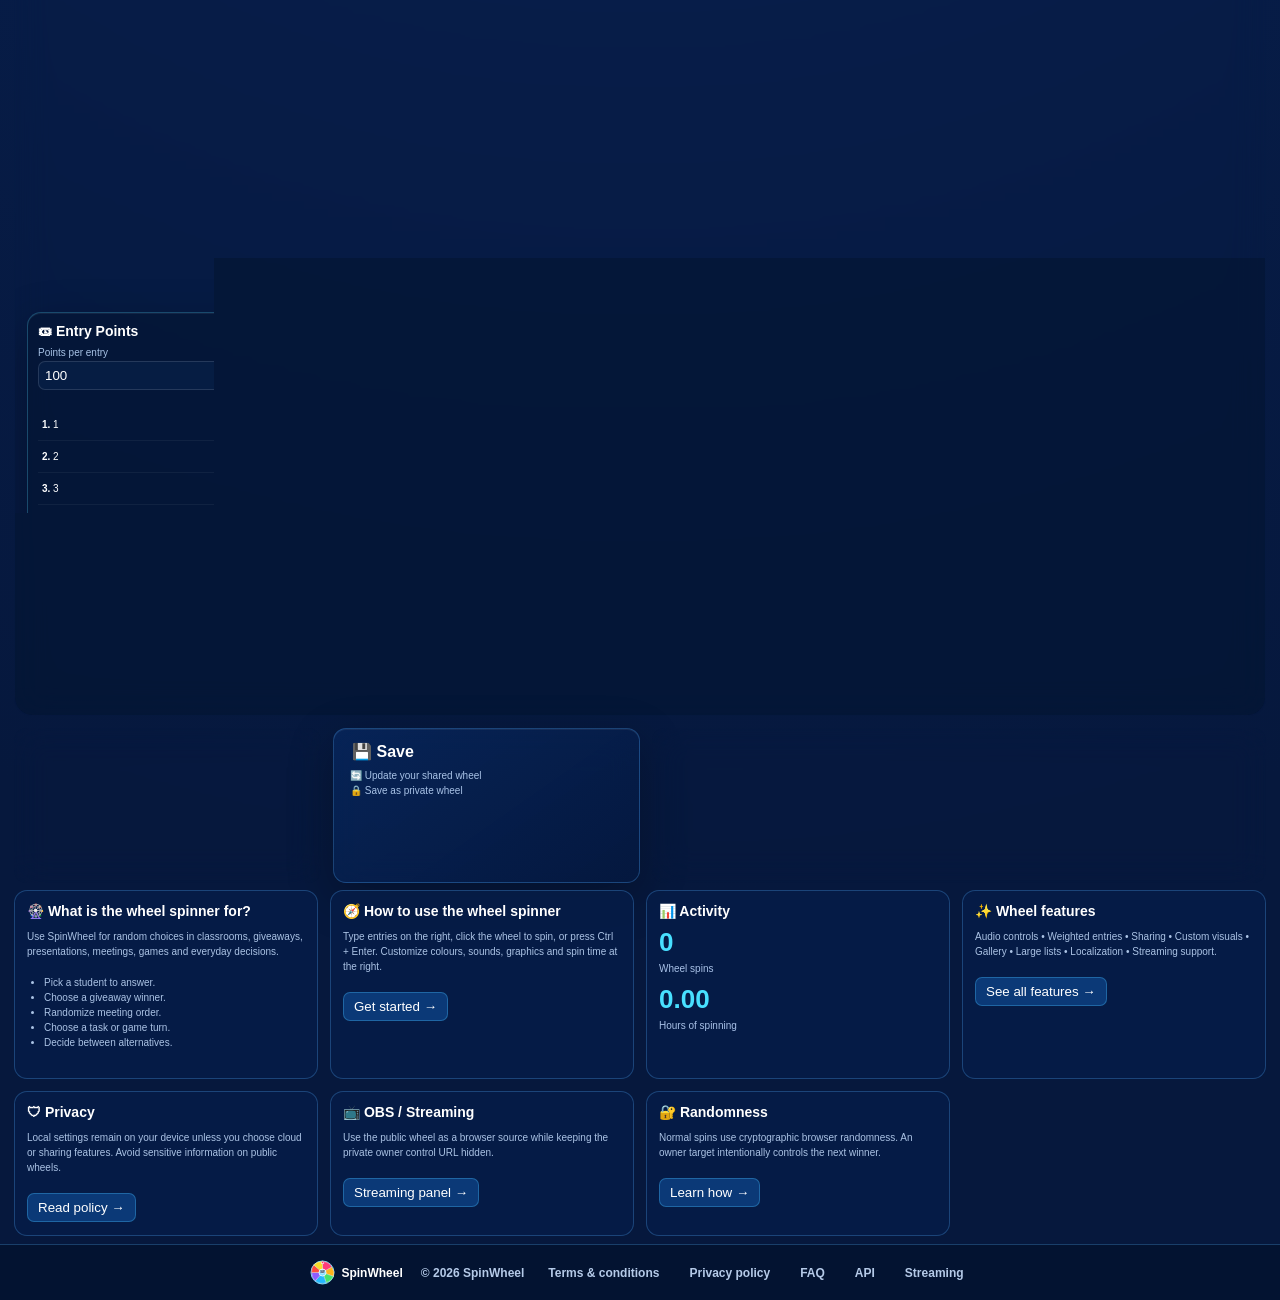
==== commit 877a5565: "Add files via upload" ====
--- a/static/index.html
+++ b/static/index.html
@@ -90,7 +90,7 @@
   <div class="fullscreenStage">
     <div class="fsDecor" aria-hidden="true"><span>✦</span><span>◇</span><span>○</span><span>✧</span></div>
     <aside class="fsEntriesPanel">
-      <div class="fsEntriesTitle">🎟 Entries playing <span id="fsEntryCount"></span></div>
+      <div class="fsEntriesTitle"><span>🎟 Entries playing <b id="fsEntryCount"></b></span><span class="fsEntryControls"><button type="button" onclick="fsAddEntry(event)">＋</button><button type="button" onclick="fsAddEntry(event)">ADD</button></span></div>
       <div id="fsEntries"></div>
     </aside>
     <div class="fsWheelWrap"><div class="fsPointer"></div><div class="fsWheelOuter"><canvas id="fullscreenWheel" width="1200" height="1200"></canvas><div class="fsCenterSpin" onclick="spin()"><strong>↻</strong><span>CLICK TO SPIN</span><small>Ctrl + Enter</small></div></div></div>
--- a/static/style.css
+++ b/static/style.css
@@ -266,3 +266,14 @@
 @media(max-width:900px){
   .fsSidePanel .fullscreenWinner{position:sticky!important;top:0!important;z-index:5!important;background:linear-gradient(145deg,#081c4df5,#122c64f5)!important;}
 }
+
+
+/* V25 fullscreen entry controls */
+.fsEntriesTitle{gap:8px}
+.fsEntriesTitle > span:first-child{display:flex;align-items:center;gap:5px}
+.fsEntryControls{display:flex!important;align-items:center;gap:4px}
+.fsEntryControls button{border:1px solid #58d9ff66;background:#0b3c78;color:#fff;border-radius:7px;padding:4px 7px;font-size:11px;font-weight:900;cursor:pointer}
+.fsEntryControls button:hover{background:#1464a8}
+.fsEntry{position:relative}
+.fsEntryRemove{margin-left:auto;flex:0 0 auto;width:24px;height:24px;border:1px solid #ff6b7b66;background:#681d35aa;color:#fff;border-radius:6px;font-size:18px;line-height:18px;font-weight:900;cursor:pointer}
+.fsEntryRemove:hover{background:#a52a49}
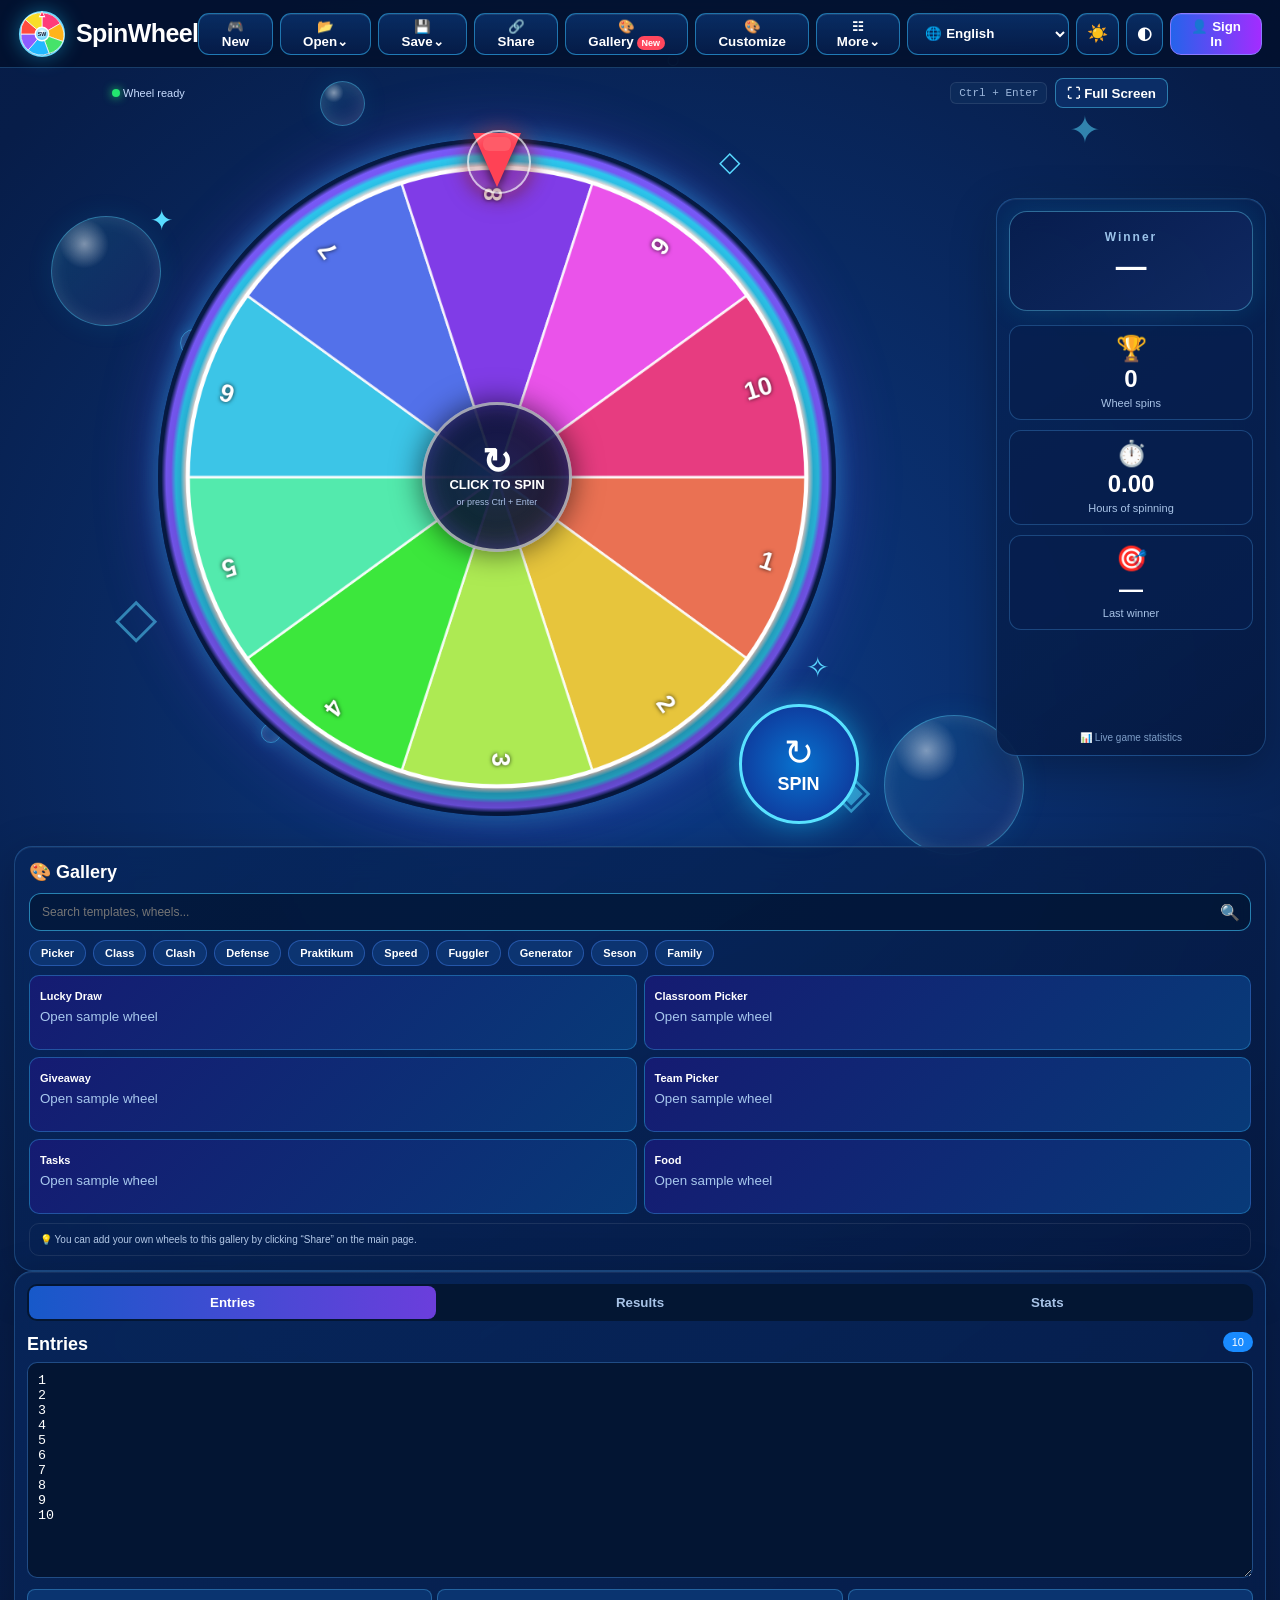
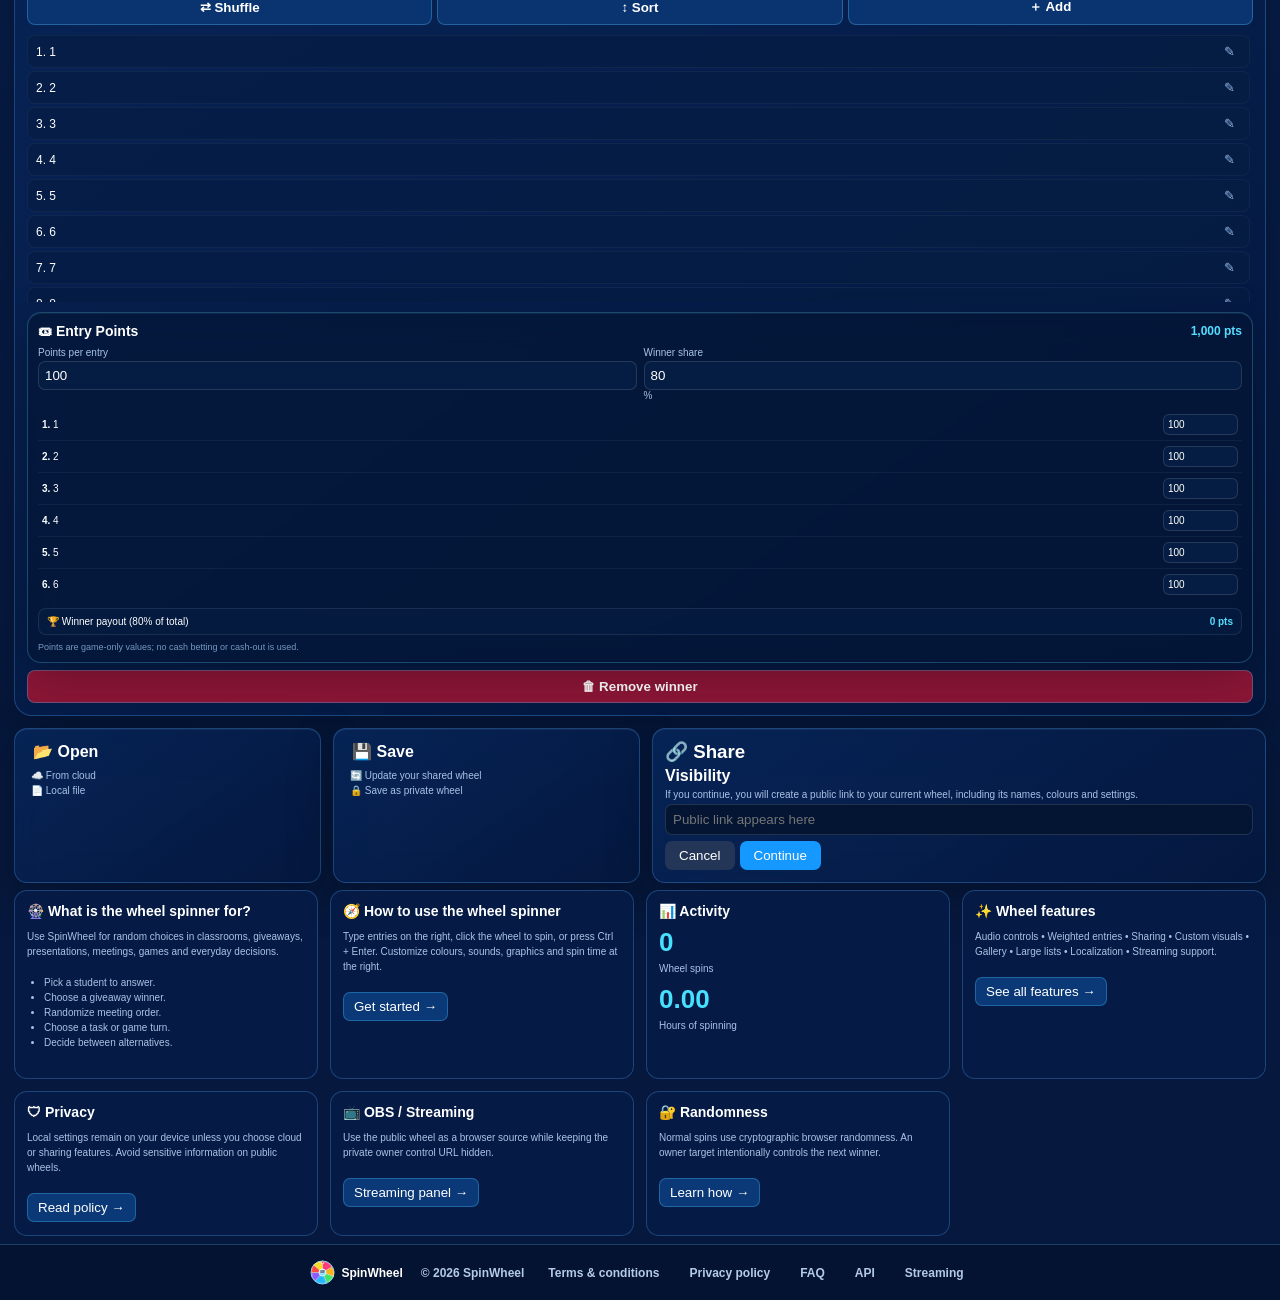
==== commit d77e3a9f: "Add files via upload" ====
--- a/static/index.html
+++ b/static/index.html
@@ -90,7 +90,12 @@
   <div class="fullscreenStage">
     <div class="fsDecor" aria-hidden="true"><span>✦</span><span>◇</span><span>○</span><span>✧</span></div>
     <aside class="fsEntriesPanel">
-      <div class="fsEntriesTitle"><span>🎟 Entries playing <b id="fsEntryCount"></b></span><span class="fsEntryControls"><button type="button" onclick="fsAddEntry(event)">＋</button><button type="button" onclick="fsAddEntry(event)">ADD</button></span></div>
+      <div class="fsEntriesTitle"><span>🎟 Entries playing <b id="fsEntryCount"></b></span><span class="fsEntryControls"><button type="button" onclick="fsAddEntry(event)" title="Add entry">＋ ADD</button></span></div>
+      <div id="fsInlineAdd" class="fsInlineAdd hidden">
+        <input id="fsInlineEntryName" type="text" autocomplete="off" placeholder="Entry name or number">
+        <button type="button" onclick="confirmFsAddEntry(event)">ADD</button>
+        <button type="button" class="secondary" onclick="cancelFsAddEntry(event)">×</button>
+      </div>
       <div id="fsEntries"></div>
     </aside>
     <div class="fsWheelWrap"><div class="fsPointer"></div><div class="fsWheelOuter"><canvas id="fullscreenWheel" width="1200" height="1200"></canvas><div class="fsCenterSpin" onclick="spin()"><strong>↻</strong><span>CLICK TO SPIN</span><small>Ctrl + Enter</small></div></div></div>
--- a/static/style.css
+++ b/static/style.css
@@ -277,3 +277,22 @@
 .fsEntry{position:relative}
 .fsEntryRemove{margin-left:auto;flex:0 0 auto;width:24px;height:24px;border:1px solid #ff6b7b66;background:#681d35aa;color:#fff;border-radius:6px;font-size:18px;line-height:18px;font-weight:900;cursor:pointer}
 .fsEntryRemove:hover{background:#a52a49}
+
+/* Full-screen entry dialogs: keep the game in browser full-screen while editing entries. */
+#modal { z-index: 100000; }
+#fullscreenGame { z-index: 90000; }
+#fullscreenGame .fsEntryRemove { position: relative; z-index: 2; }
+
+
+/* V27: all fullscreen entry editing stays inside the fullscreen element. */
+.fsInlineAdd{display:grid;grid-template-columns:1fr auto auto;gap:6px;margin:0 0 8px;padding:7px;border:1px solid #58d9ff55;border-radius:9px;background:#061d43ee;position:relative;z-index:20;}
+.fsInlineAdd.hidden{display:none!important}
+.fsInlineAdd input{min-width:0;width:100%;box-sizing:border-box;background:#031633;color:#fff;border:1px solid #58d9ff66;border-radius:7px;padding:7px 8px;font-size:11px;outline:none;}
+.fsInlineAdd button{border:1px solid #58d9ff66;background:#0b3c78;color:#fff;border-radius:7px;padding:6px 9px;font-size:10px;font-weight:900;cursor:pointer;}
+.fsInlineAdd button.secondary{background:#4a1930;border-color:#ff6b7b55;}
+.fsInlineAdd input:focus{border-color:#55ddff;box-shadow:0 0 0 2px #55ddff22;}
+.fsEntriesPanel{position:relative;z-index:30;min-width:0;min-height:0;}
+.fsEntriesPanel #fsEntries{min-height:0;overflow:auto;}
+.fsSpin{z-index:50!important;pointer-events:auto;}
+/* Keep the floating SPIN control away from the right-side Entry Points / Bets panel. */
+@media(min-width:901px){.fsSpin{right:12px!important;bottom:12px!important;transform:translateY(0);}.fsSidePanel{padding-bottom:78px!important;box-sizing:border-box;}}
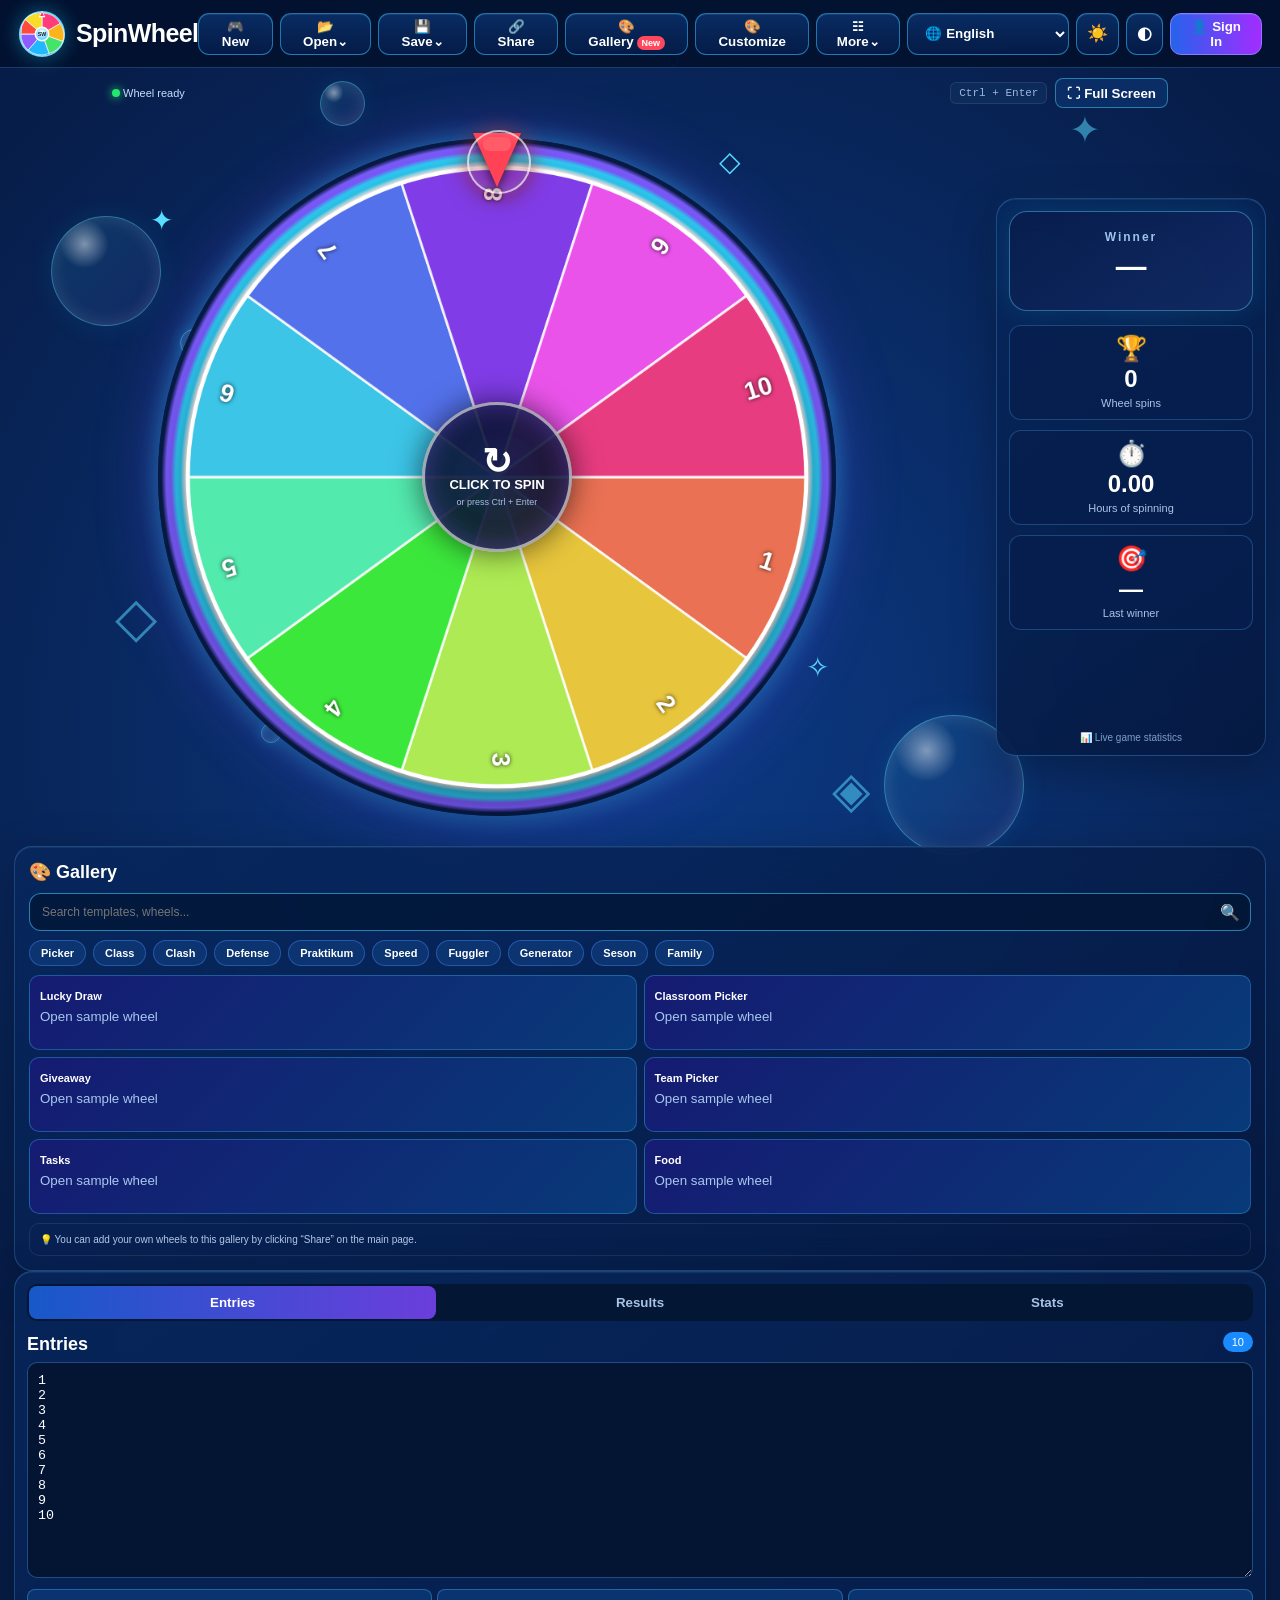
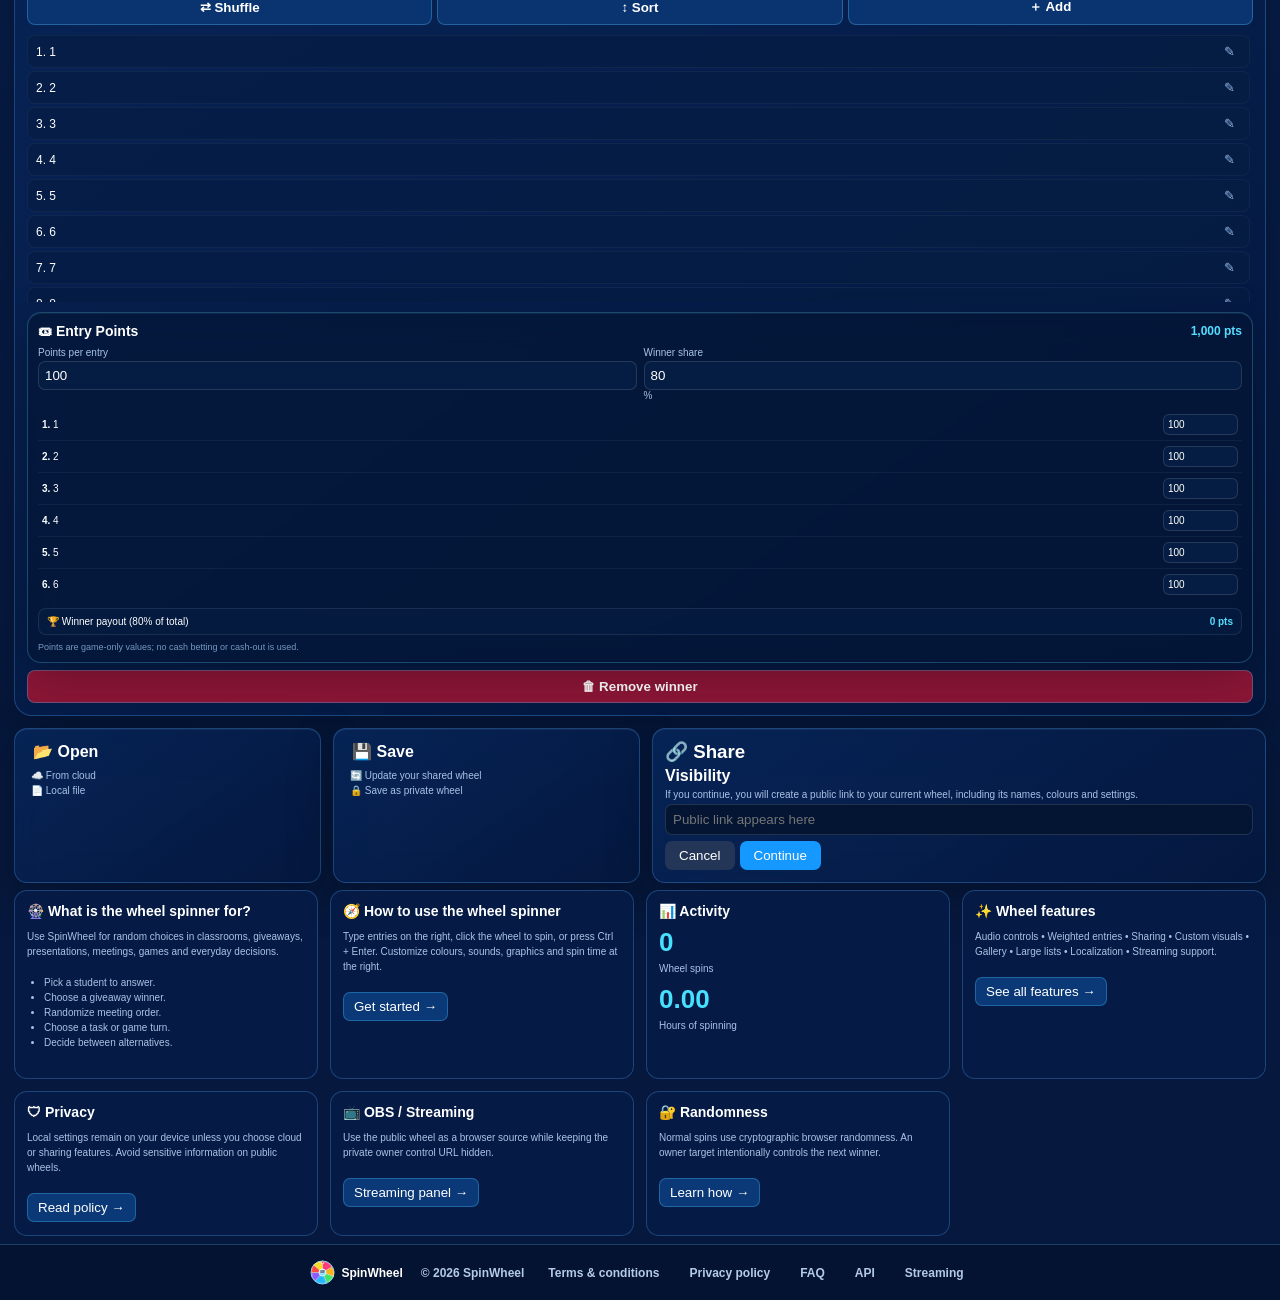
==== commit 7dbd4689: "Add files via upload" ====
--- a/static/index.html
+++ b/static/index.html
@@ -34,7 +34,7 @@
    <div class="wheelDecor"><span class="ringBubble rb1"></span><span class="ringBubble rb2"></span><span class="ringBubble rb3"></span><span class="ringStar rs1">✦</span><span class="ringStar rs2">✧</span><span class="ringStar rs3">◇</span></div>
    <div class="pointer"><span></span></div>
    <div class="wheelOuter"><canvas id="wheel" width="820" height="820"></canvas><div class="centerSpin" onclick="spin()"><strong>↻</strong><span data-i18n="clickSpin">CLICK TO SPIN</span><small>or press Ctrl + Enter</small></div></div>
-   <button class="floatingSpin" onclick="spin()"><span>↻</span><b>SPIN</b></button>
+   
   </div>
   </div>
   <div class="gameSidePanel glass">
@@ -106,8 +106,8 @@
       <div class="fsStatCard"><strong id="fsHoursCount">0.00</strong><span>Hours of spinning</span></div>
       <div class="fsStatCard"><strong id="fsLastResult">—</strong><span>Last winner</span></div>
       <div class="fsPointsBox"><div class="pointsHead"><h3>🎟 Entry Points / Bets</h3><span id="fsPoolTotal">0 pts</span></div><div class="fsAllBet"><label>Bet for all entries <input id="fsAllBetAmount" type="number" min="0" step="1" value="100" onclick="event.stopPropagation()" onkeydown="event.stopPropagation()"></label><button onclick="applyAllEntryBet()">APPLY ALL</button></div><div class="fsPointsMeta">Each entry has its own points. You can change any entry below after applying the same bet to all. 🏆 Winner payout (80%): <b id="fsWinnerPayout">0 pts</b></div><div id="fsPointsList" class="fsPointsList"></div></div>
+      
     </aside>
-    <button class="fsSpin" onclick="spin()">↻ <b>SPIN</b></button>
   </div>
 </div>
 <div id="modal" class="modal hidden"><div class="modalCard"><button class="x" onclick="closeModal()">×</button><h2 id="modalTitle"></h2><div id="modalBody"></div><div id="modalActions" class="modalActions"></div></div></div>
--- a/static/style.css
+++ b/static/style.css
@@ -296,3 +296,22 @@
 .fsSpin{z-index:50!important;pointer-events:auto;}
 /* Keep the floating SPIN control away from the right-side Entry Points / Bets panel. */
 @media(min-width:901px){.fsSpin{right:12px!important;bottom:12px!important;transform:translateY(0);}.fsSidePanel{padding-bottom:78px!important;box-sizing:border-box;}}
+
+/* V28: keep the floating SPIN control inside the right fullscreen panel's free space.
+   It is now in normal document flow, so it can never cover Entry Points / Bets. */
+.fsSidePanel > .fsSpin{
+  position:relative!important;
+  right:auto!important;
+  bottom:auto!important;
+  left:auto!important;
+  top:auto!important;
+  transform:none!important;
+  align-self:center;
+  flex:0 0 auto;
+  margin:4px auto 0;
+  z-index:20!important;
+}
+.fsSidePanel{overflow:auto!important;}
+@media(max-width:900px){
+  .fsSidePanel > .fsSpin{margin:6px auto 0;}
+}
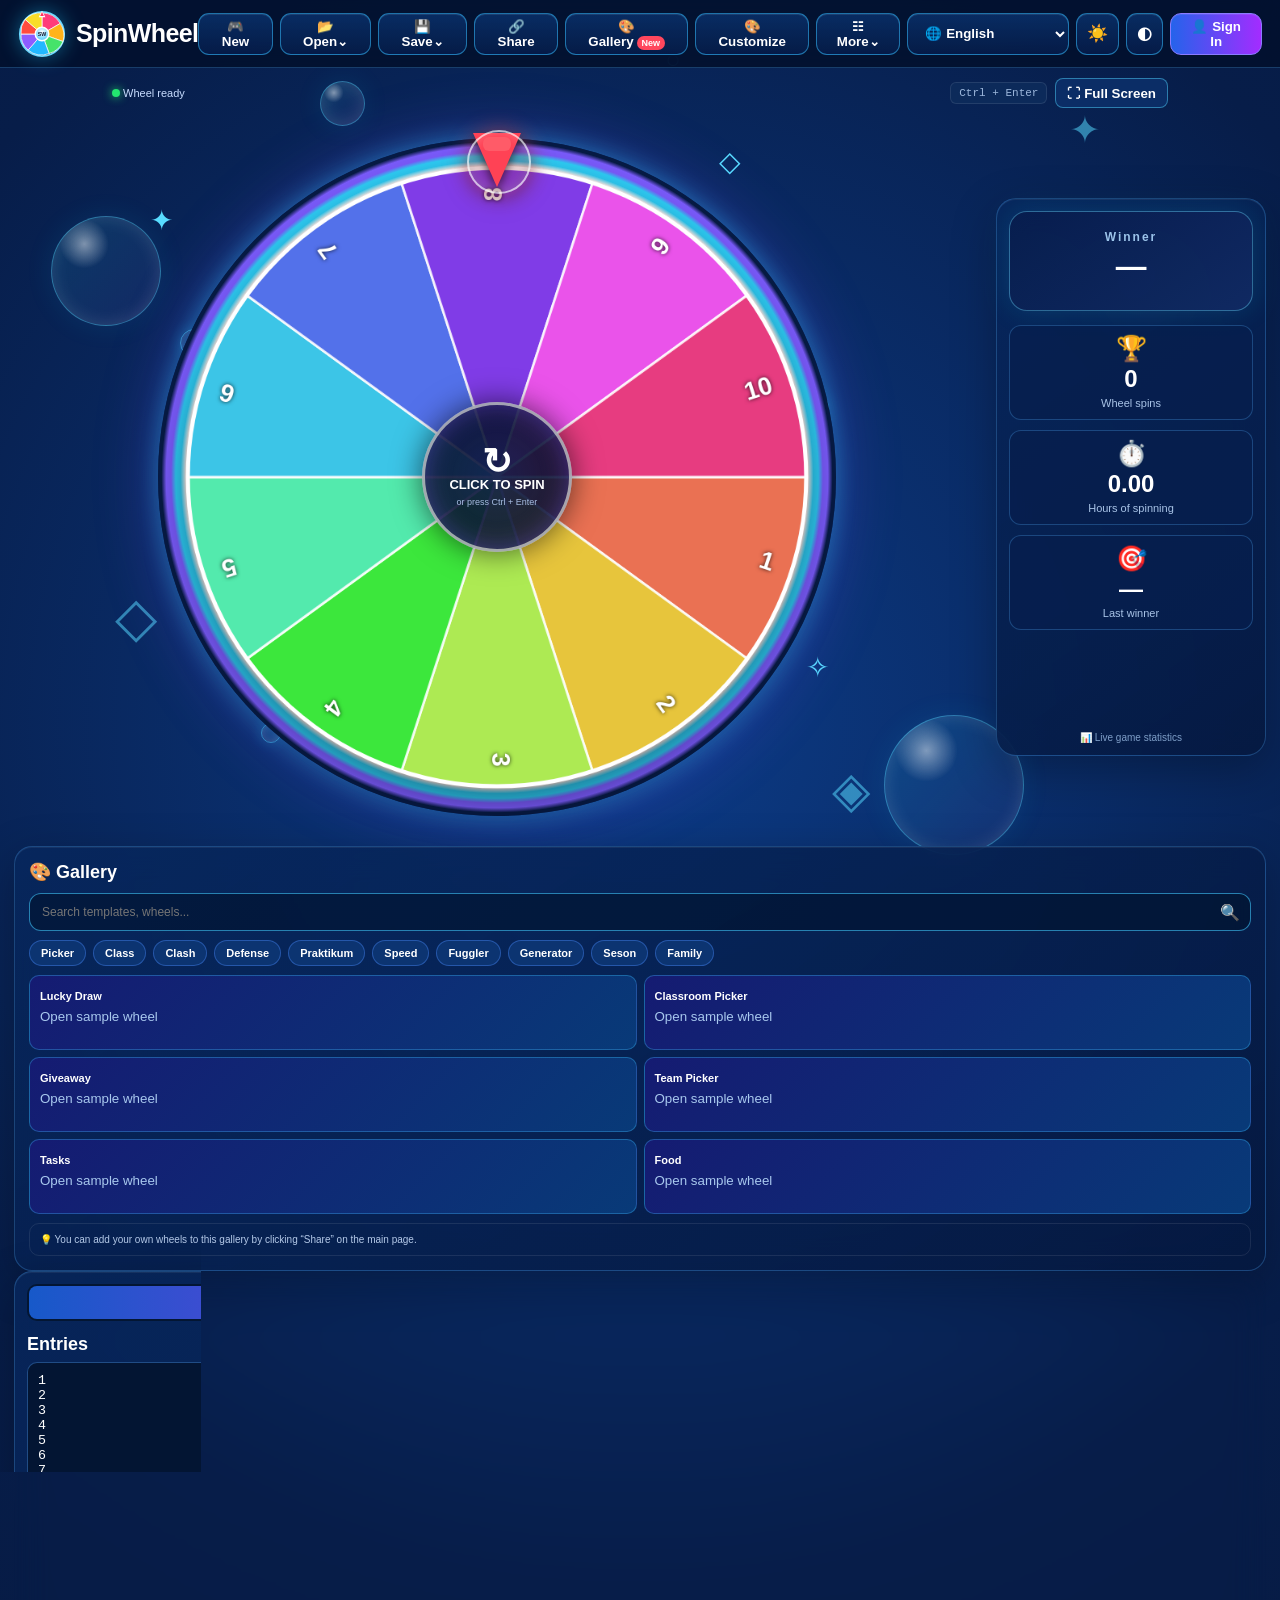
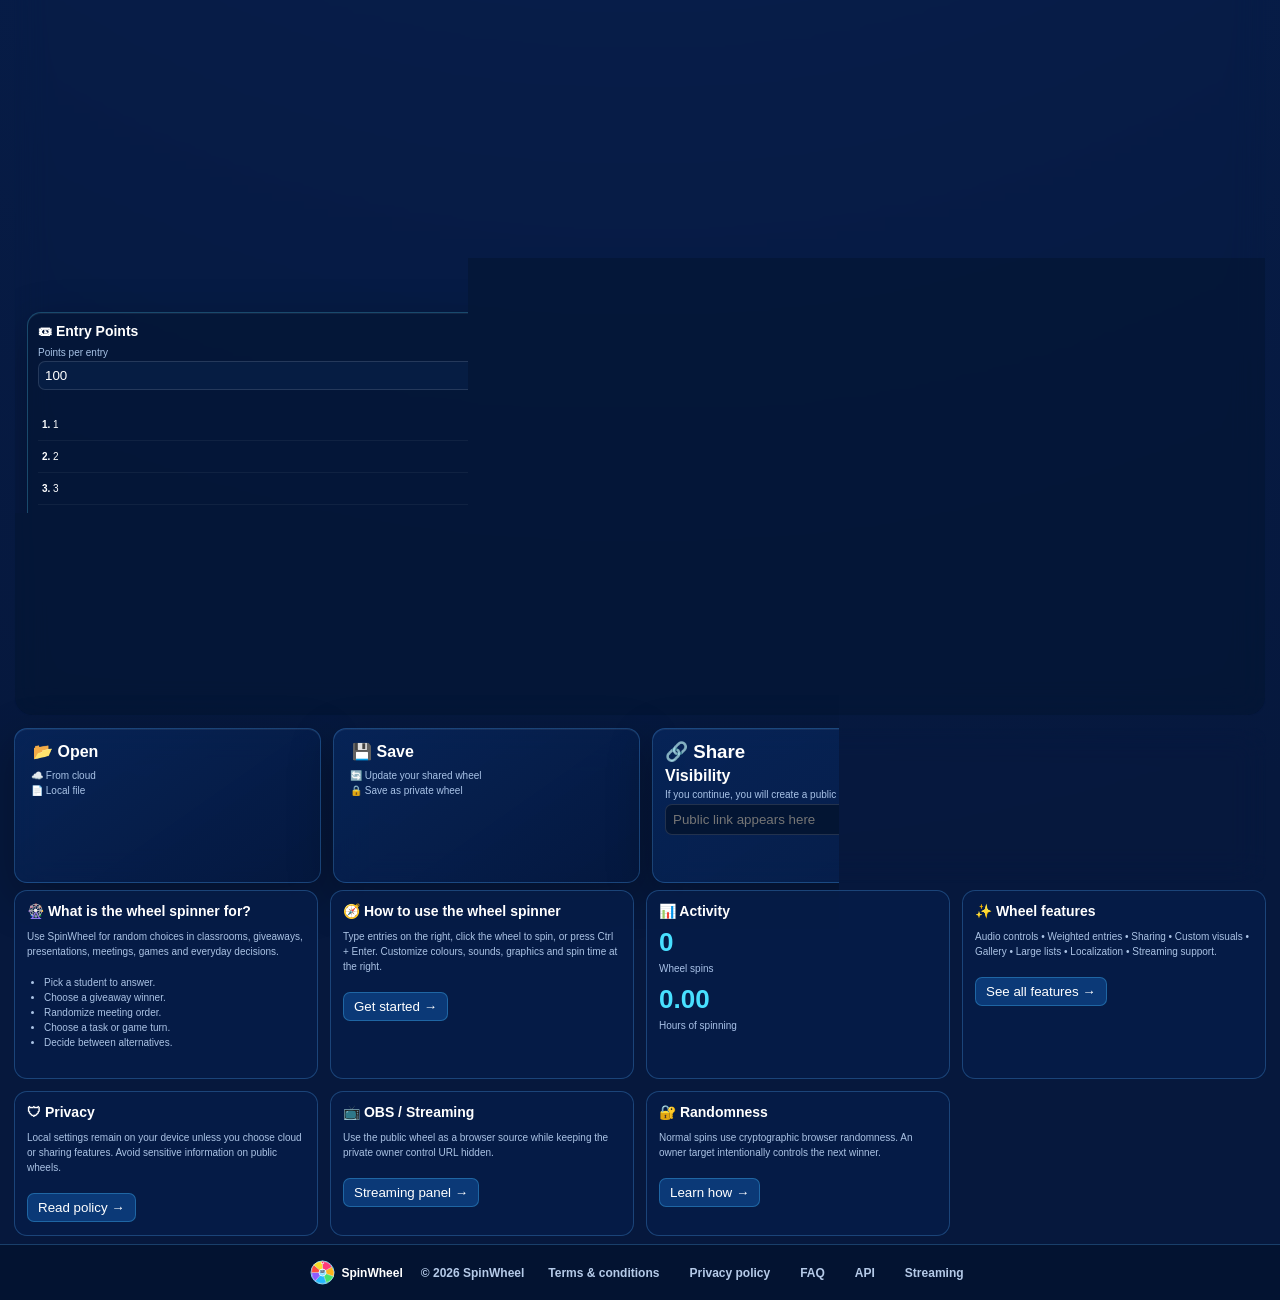
==== commit 4b648a53: "Add files via upload" ====
--- a/static/index.html
+++ b/static/index.html
@@ -86,7 +86,11 @@
 </section>
 <footer class="siteFooter"><div class="footerBrand"><img src="/static/spinwheel-logo.svg"><b>SpinWheel</b></div><span>© 2026 SpinWheel</span><button onclick="showInfo('terms')">Terms & conditions</button><button onclick="showInfo('privacy')">Privacy policy</button><button onclick="showInfo('faq')">FAQ</button><button onclick="showInfo('api')">API</button><button onclick="showInfo('streaming')">Streaming</button></footer>
 <div id="fullscreenGame" class="fullscreenGame hidden">
-  <div class="fullscreenTop"><div class="fsBrand"><img src="/static/spinwheel-logo.svg"><b>SpinWheel</b></div><button onclick="closeFullscreenGame()">✕ Exit Full Screen</button></div>
+  <div class="fullscreenTop"><div class="fsBrand"><img src="/static/spinwheel-logo.svg"><b>SpinWheel</b></div><div class="fsTopTools">
+<button type="button" onclick="fsNewGame()">🎮 New Game</button>
+<button type="button" onclick="toggleFsCustomize()">🎨 Customize</button>
+<button type="button" onclick="toggleFsGallery()">🖼 Gallery</button>
+<button type="button" onclick="closeFullscreenGame()">✕ Exit</button></div></div>
   <div class="fullscreenStage">
     <div class="fsDecor" aria-hidden="true"><span>✦</span><span>◇</span><span>○</span><span>✧</span></div>
     <aside class="fsEntriesPanel">
@@ -109,7 +113,10 @@
       
     </aside>
   </div>
+  <div id="fsCustomizePanel" class="fsQuickPanel hidden"><h3>🎨 Customize</h3><div id="fsCustomizeMount"></div></div>
+  <div id="fsGalleryPanel" class="fsQuickPanel hidden"><h3>🖼 Gallery</h3><input id="fsGallerySearch" class="galleryInput" placeholder="Search gallery…" oninput="renderFsGallery(this.value)"><div id="fsGalleryCards" class="miniGallery" style="margin-top:10px"></div></div>
 </div>
+<div id="winnerCelebration" class="winnerCelebration hidden" aria-live="polite"><div class="celebrationGlow"></div><div class="celebrationTitle"><small>🏆 WINNER</small><b id="celebrationWinner">—</b><span id="celebrationPrize">+0 pts</span></div></div>
 <div id="modal" class="modal hidden"><div class="modalCard"><button class="x" onclick="closeModal()">×</button><h2 id="modalTitle"></h2><div id="modalBody"></div><div id="modalActions" class="modalActions"></div></div></div>
 <script src="https://cdn.socket.io/4.8.1/socket.io.min.js"></script><script src="/static/app.js"></script>
 </body></html>
--- a/static/style.css
+++ b/static/style.css
@@ -315,3 +315,58 @@
 @media(max-width:900px){
   .fsSidePanel > .fsSpin{margin:6px auto 0;}
 }
+
+/* V30: keep Entry Points / Bets clearly visible in fullscreen.
+   The betting panel gets a proportional share of the right column, and its
+   list always has enough room to show at least five entries before scrolling. */
+@media (min-width:901px){
+  .fsSidePanel .fsPointsBox{
+    flex:1 1 0!important;
+    min-height:250px!important;
+    max-height:none!important;
+    overflow:hidden!important;
+    display:flex!important;
+    flex-direction:column!important;
+  }
+  .fsSidePanel .fsPointsList{
+    flex:1 1 0!important;
+    min-height:170px!important;
+    max-height:none!important;
+    overflow-y:auto!important;
+    overflow-x:hidden!important;
+    scrollbar-width:thin;
+  }
+  .fsSidePanel .fsPointRow{min-height:31px!important;padding:5px 4px!important;}
+}
+@media (max-width:900px){
+  .fsSidePanel .fsPointsBox{min-height:240px!important;overflow:hidden!important;display:flex!important;flex-direction:column!important;}
+  .fsSidePanel .fsPointsList{min-height:170px!important;max-height:36vh!important;overflow-y:auto!important;overflow-x:hidden!important;}
+}
+
+/* V31: fullscreen utilities, complete entry-bet visibility, and winner celebration */
+.fsTopTools{display:flex;align-items:center;gap:7px;flex-wrap:wrap;justify-content:flex-end}
+.fsTopTools button{border:1px solid #58d9ff66;background:#092451;color:#fff;border-radius:10px;padding:8px 11px;font-size:11px;font-weight:900;cursor:pointer;box-shadow:0 0 14px #0bd4ff12}
+.fsTopTools button:hover{background:#114b8d;transform:translateY(-1px)}
+.fsQuickPanel{position:absolute;top:62px;right:18px;width:min(360px,calc(100vw - 36px));max-height:70vh;overflow:auto;z-index:120;background:#031633f5;border:1px solid #58d9ff55;border-radius:16px;padding:14px;box-shadow:0 20px 60px #0009;backdrop-filter:blur(14px)}
+.fsQuickPanel.hidden{display:none!important}
+.fsQuickPanel h3{margin:0 0 10px;color:#fff}.fsQuickPanel .miniGallery{grid-template-columns:repeat(2,1fr)}
+.fsQuickPanel .customize{display:block!important;position:static!important;background:transparent!important;padding:0!important;border:0!important;box-shadow:none!important}
+.fsQuickPanel .customize.hidden{display:none!important}
+.fsAllBet{display:grid!important;grid-template-columns:1fr auto;gap:6px;align-items:end}
+.fsAllBet label{min-width:0}.fsAllBet input{width:100%;box-sizing:border-box}
+.fsPointsBox{min-height:0!important;flex:1 1 auto!important}
+.fsPointsList{max-height:none!important;min-height:0!important;overflow-y:auto!important}
+.fsPointRow{min-height:34px!important;font-size:11px!important}
+.fsBetInput input{width:76px!important;font-size:12px!important}
+.winnerCelebration{position:fixed;inset:0;z-index:110000;pointer-events:none;display:flex;align-items:center;justify-content:center;overflow:hidden}
+.winnerCelebration.hidden{display:none!important}
+.celebrationGlow{position:absolute;width:min(70vw,700px);height:min(70vw,700px);border-radius:50%;background:radial-gradient(circle,#ffe66d44 0,#58d9ff22 35%,transparent 70%);animation:celebratePulse 1.6s ease-out forwards}
+.celebrationTitle{position:relative;text-align:center;padding:28px 44px;border:2px solid #ffffff55;border-radius:28px;background:#071b4bee;box-shadow:0 0 60px #55ddff55,0 0 140px #ffdd5540;transform:scale(.45);opacity:0;animation:celebratePop .75s cubic-bezier(.2,1.4,.35,1) forwards .08s}
+.celebrationTitle small{display:block;color:#8feaff;font-size:16px;font-weight:900;letter-spacing:4px}.celebrationTitle b{display:block;color:#fff;font-size:clamp(34px,6vw,82px);line-height:1.05;margin:8px 0;text-shadow:0 0 24px #fff8}.celebrationTitle span{color:#ffe66d;font-size:clamp(18px,2.5vw,34px);font-weight:900}
+.celebrateParticle{position:absolute;left:50%;top:50%;width:8px;height:18px;border-radius:3px;background:hsl(var(--h),90%,65%);animation:celebrateFly 1.7s cubic-bezier(.15,.8,.25,1) forwards;animation-delay:var(--d)}
+.celebrateStar{position:absolute;font-size:clamp(18px,3vw,40px);color:#fff;animation:celebrateStarFly 1.5s ease-out forwards;animation-delay:var(--d);text-shadow:0 0 15px #fff}
+@keyframes celebratePop{to{transform:scale(1);opacity:1}}
+@keyframes celebratePulse{0%{transform:scale(.3);opacity:0}35%{opacity:1}100%{transform:scale(1.5);opacity:0}}
+@keyframes celebrateFly{to{transform:translate(var(--x),var(--y)) rotate(var(--r));opacity:0}}
+@keyframes celebrateStarFly{to{transform:translate(var(--x),var(--y)) rotate(360deg) scale(.2);opacity:0}}
+@media(max-width:900px){.fsTopTools{gap:4px}.fsTopTools button{padding:7px 8px}.fsQuickPanel{top:58px;right:10px}.fsPointsList{max-height:40vh!important}}
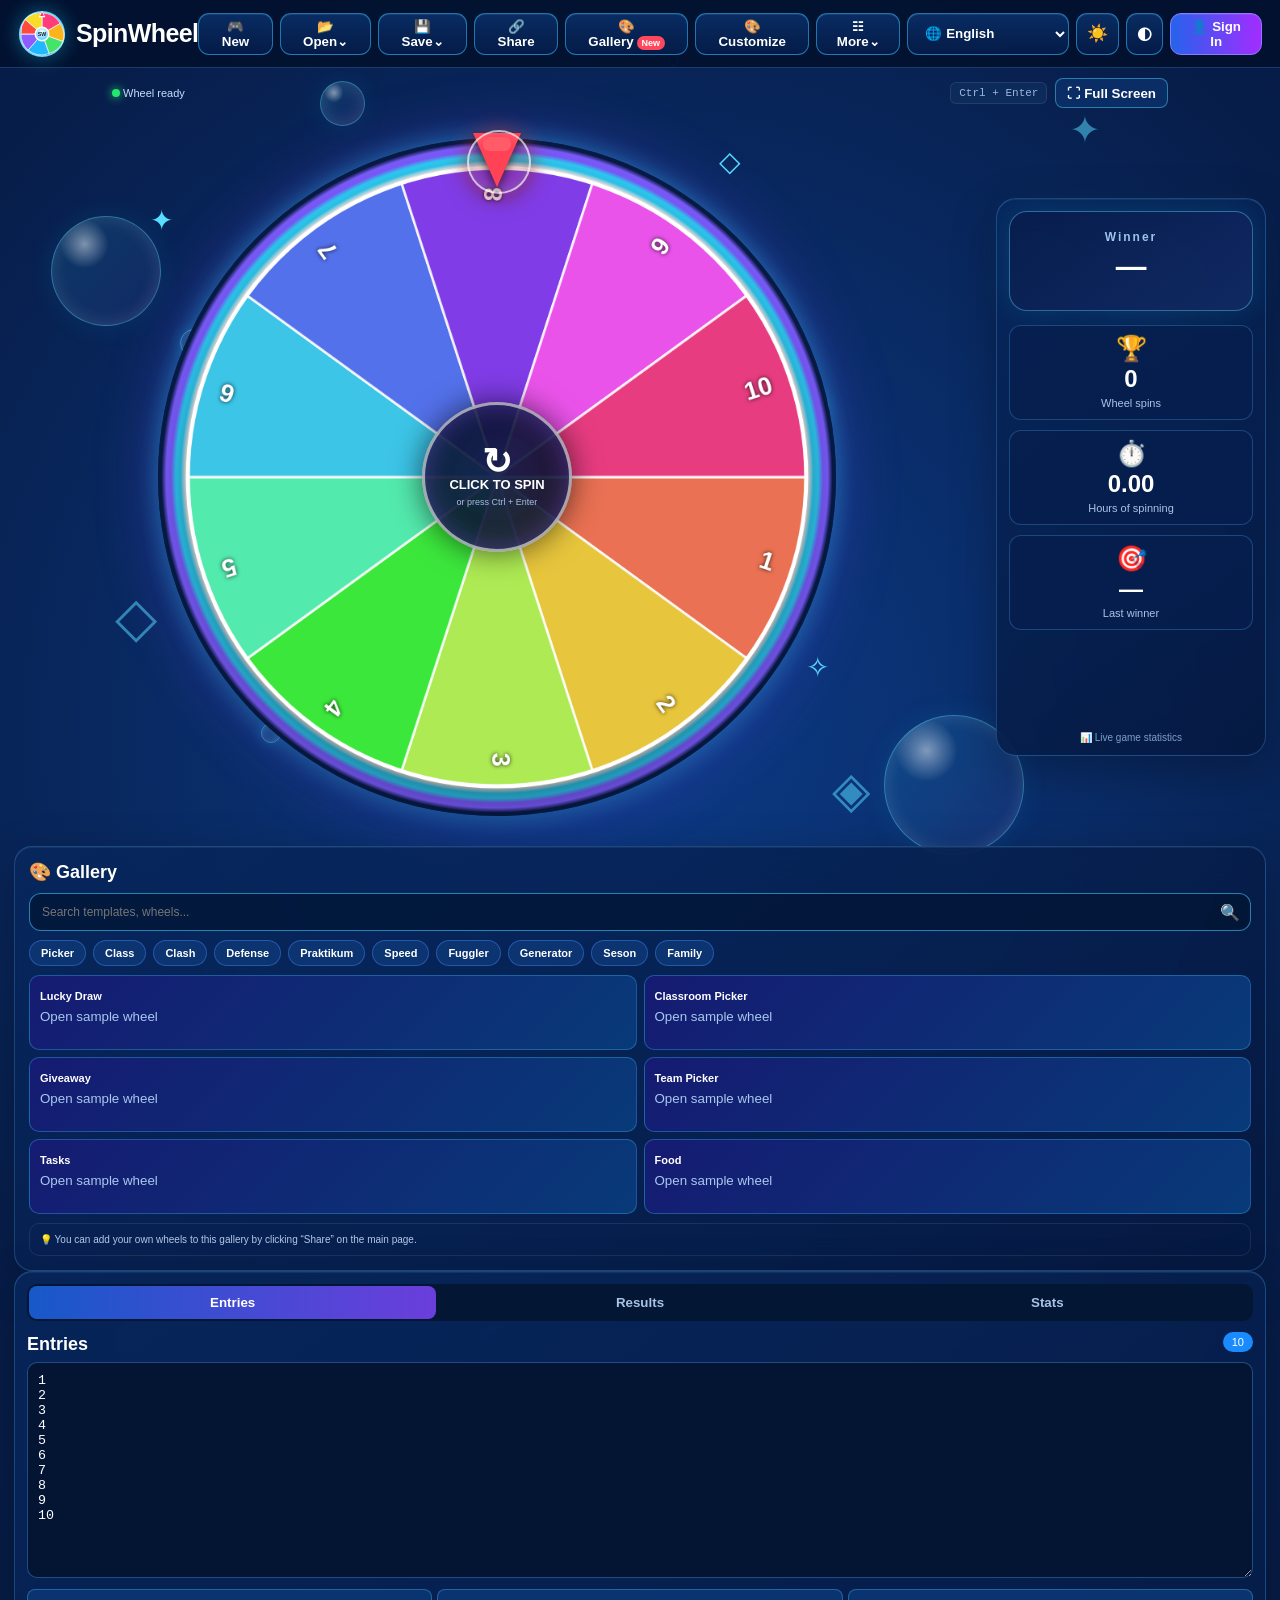
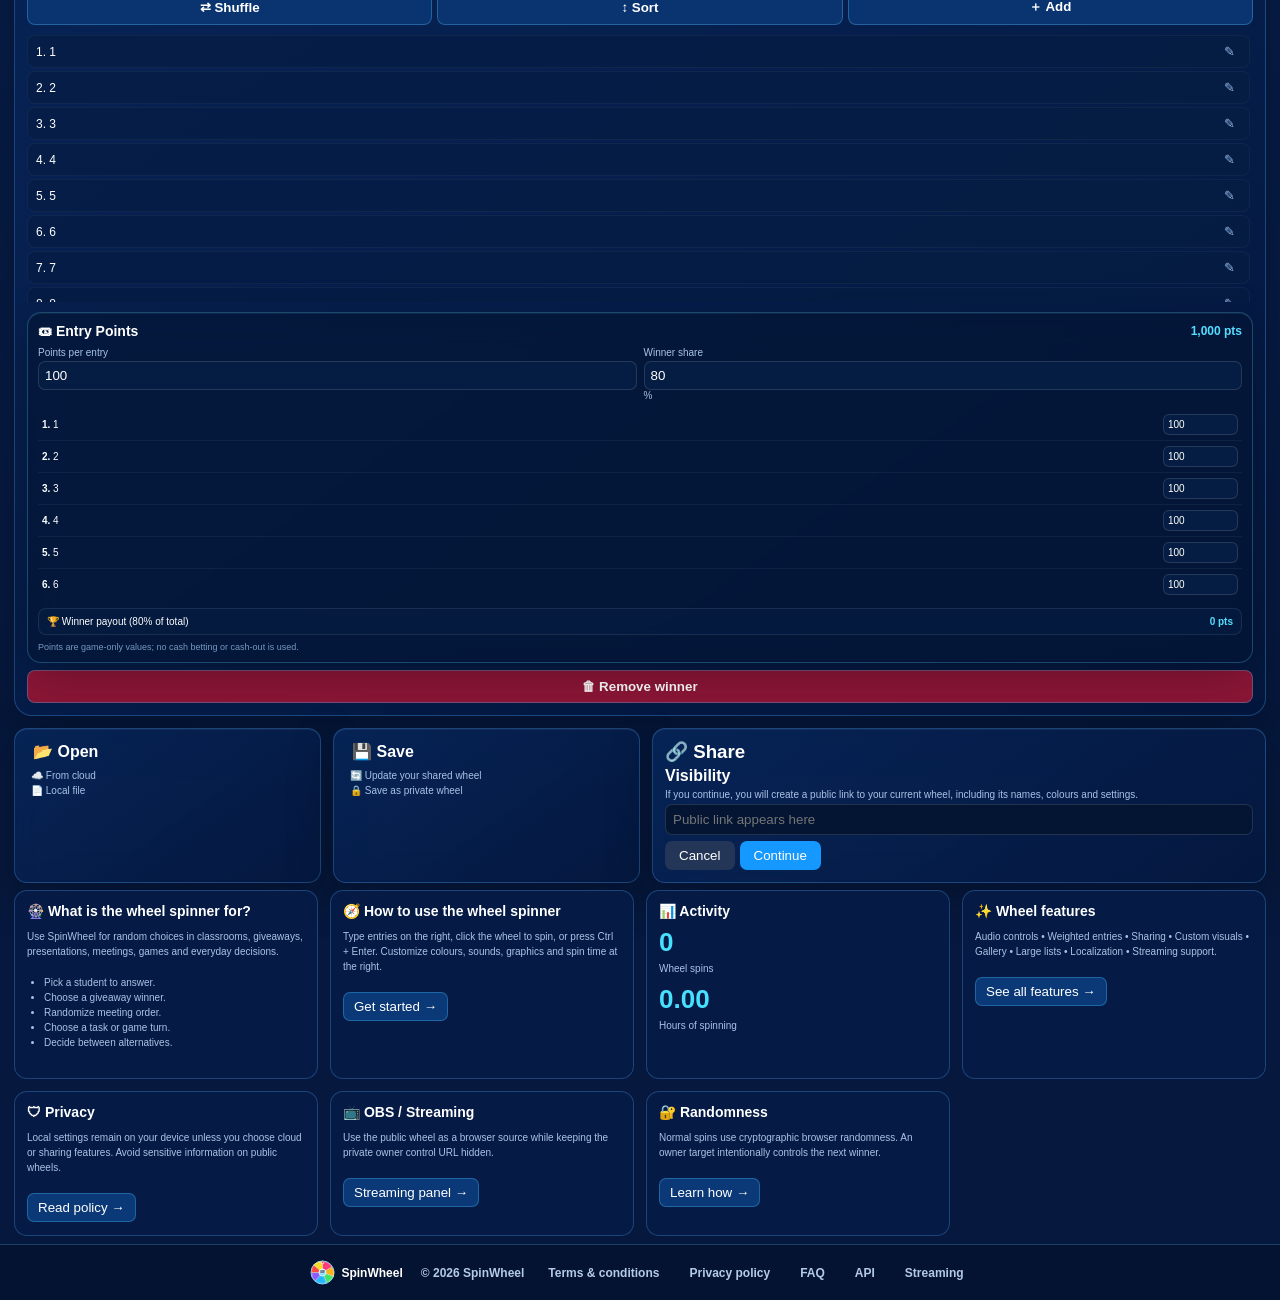
==== commit c304b20e: "Add files via upload" ====
--- a/static/index.html
+++ b/static/index.html
@@ -115,8 +115,8 @@
   </div>
   <div id="fsCustomizePanel" class="fsQuickPanel hidden"><h3>🎨 Customize</h3><div id="fsCustomizeMount"></div></div>
   <div id="fsGalleryPanel" class="fsQuickPanel hidden"><h3>🖼 Gallery</h3><input id="fsGallerySearch" class="galleryInput" placeholder="Search gallery…" oninput="renderFsGallery(this.value)"><div id="fsGalleryCards" class="miniGallery" style="margin-top:10px"></div></div>
+  <div id="winnerCelebration" class="winnerCelebration hidden" aria-live="polite"><div class="celebrationGlow"></div><div class="celebrationTitle"><small>🏆 WINNER</small><b id="celebrationWinner">—</b><span id="celebrationPrize">+0 pts</span></div></div>
 </div>
-<div id="winnerCelebration" class="winnerCelebration hidden" aria-live="polite"><div class="celebrationGlow"></div><div class="celebrationTitle"><small>🏆 WINNER</small><b id="celebrationWinner">—</b><span id="celebrationPrize">+0 pts</span></div></div>
 <div id="modal" class="modal hidden"><div class="modalCard"><button class="x" onclick="closeModal()">×</button><h2 id="modalTitle"></h2><div id="modalBody"></div><div id="modalActions" class="modalActions"></div></div></div>
 <script src="https://cdn.socket.io/4.8.1/socket.io.min.js"></script><script src="/static/app.js"></script>
 </body></html>
--- a/static/style.css
+++ b/static/style.css
@@ -370,3 +370,21 @@
 @keyframes celebrateFly{to{transform:translate(var(--x),var(--y)) rotate(var(--r));opacity:0}}
 @keyframes celebrateStarFly{to{transform:translate(var(--x),var(--y)) rotate(360deg) scale(.2);opacity:0}}
 @media(max-width:900px){.fsTopTools{gap:4px}.fsTopTools button{padding:7px 8px}.fsQuickPanel{top:58px;right:10px}.fsPointsList{max-height:40vh!important}}
+
+/* V32: show the complete entry-bet list in the available fullscreen space.
+   The right panel itself never scrolls; the bet list uses all remaining height.
+   Ten normal entries fit without hiding the lower rows. */
+@media (min-width:901px){
+  .fullscreenStage{overflow:hidden!important;align-items:stretch!important;}
+  .fsEntriesPanel,.fsSidePanel{height:100%!important;max-height:none!important;min-height:0!important;overflow:hidden!important;}
+  .fsSidePanel{display:grid!important;grid-template-rows:auto auto auto auto minmax(0,1fr)!important;align-content:stretch!important;}
+  .fsSidePanel .fullscreenWinner{min-height:76px!important;padding:10px 8px!important;margin:0!important;font-size:clamp(20px,1.8vw,32px)!important;}
+  .fsSidePanel .fsStatsTitle{margin:2px 0!important;}
+  .fsSidePanel .fsStatCard{padding:7px 8px!important;}
+  .fsSidePanel .fsStatCard strong{font-size:clamp(22px,2.2vw,34px)!important;line-height:1.05!important;}
+  .fsSidePanel .fsPointsBox{min-height:0!important;height:auto!important;max-height:none!important;overflow:hidden!important;padding:8px!important;margin-top:4px!important;}
+  .fsSidePanel .fsPointsMeta{font-size:9px!important;line-height:1.2!important;margin:3px 0!important;}
+  .fsSidePanel .fsPointsList{min-height:0!important;height:auto!important;max-height:none!important;overflow:hidden!important;display:flex!important;flex-direction:column!important;}
+  .fsSidePanel .fsPointRow{min-height:0!important;height:27px!important;flex:1 1 27px!important;padding:2px 4px!important;font-size:10px!important;box-sizing:border-box!important;}
+  .fsSidePanel .fsBetInput input{height:22px!important;padding:2px 5px!important;width:68px!important;font-size:11px!important;}
+}
